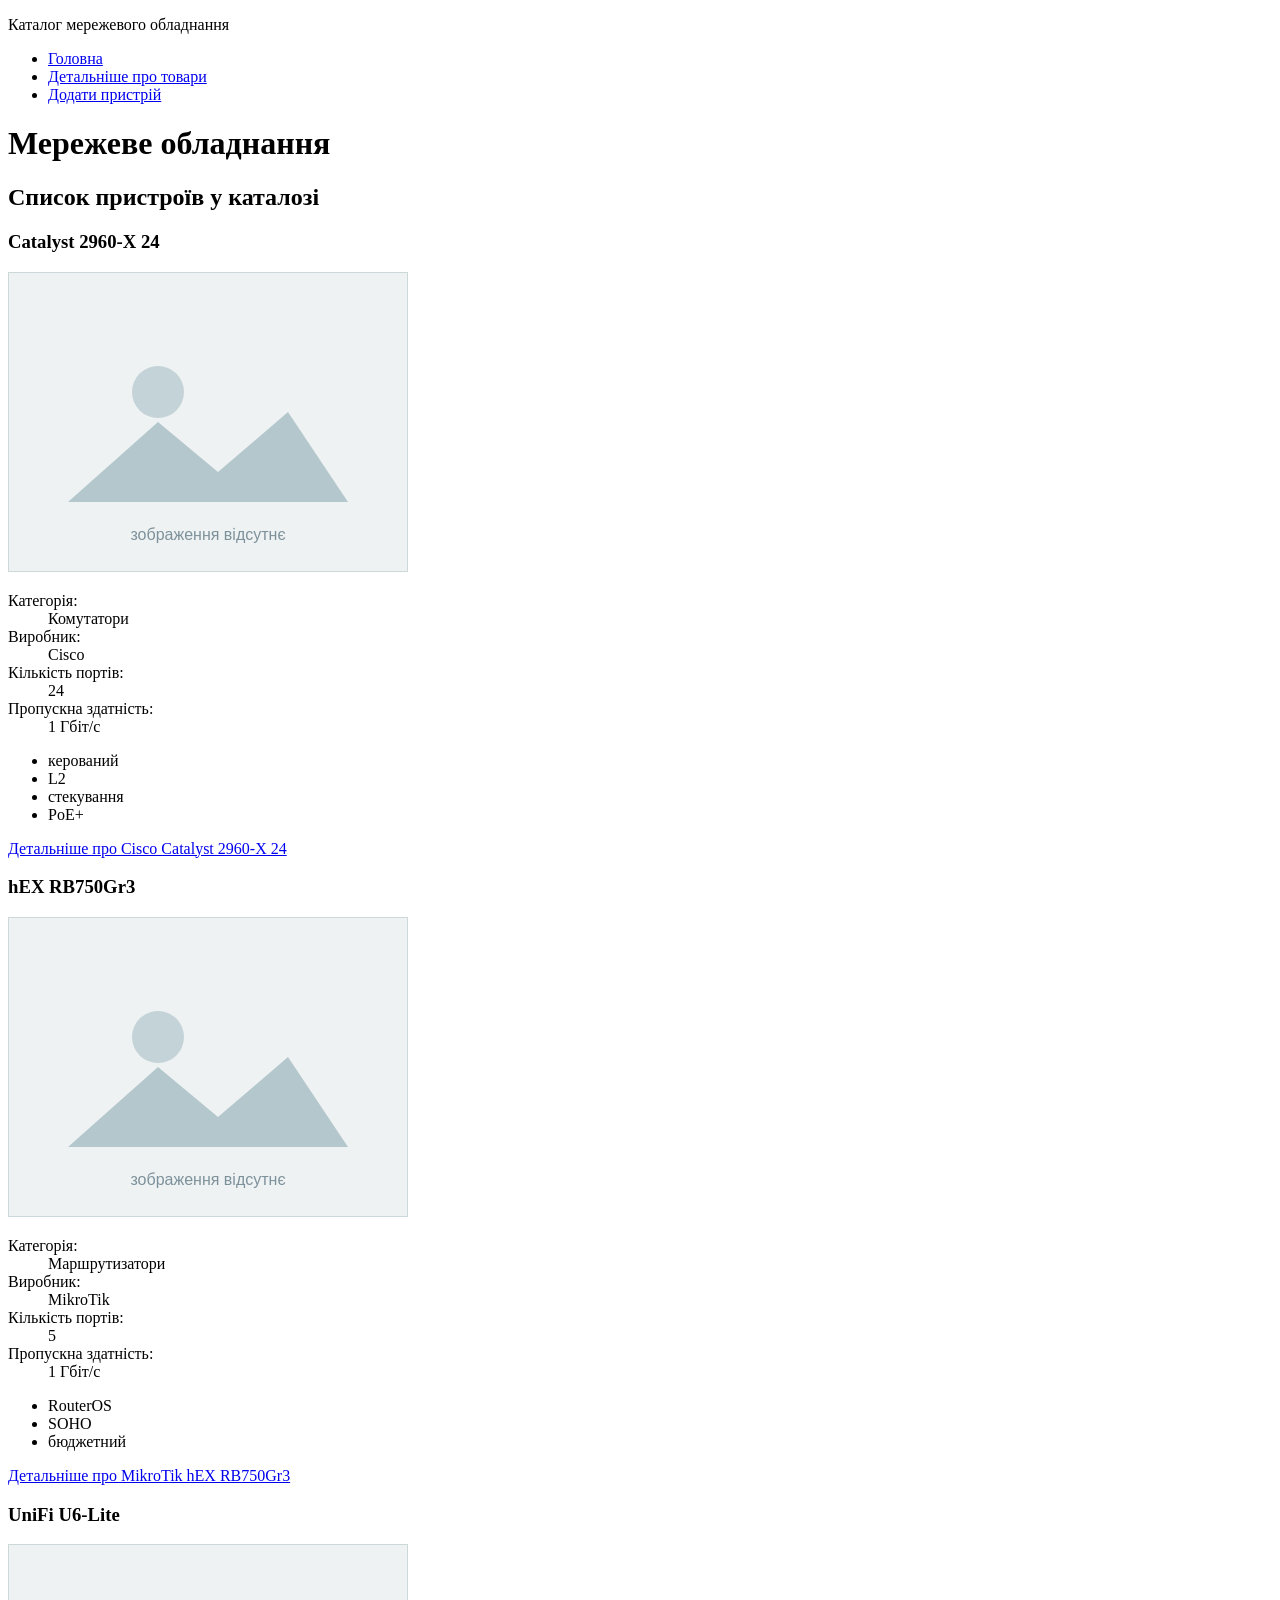
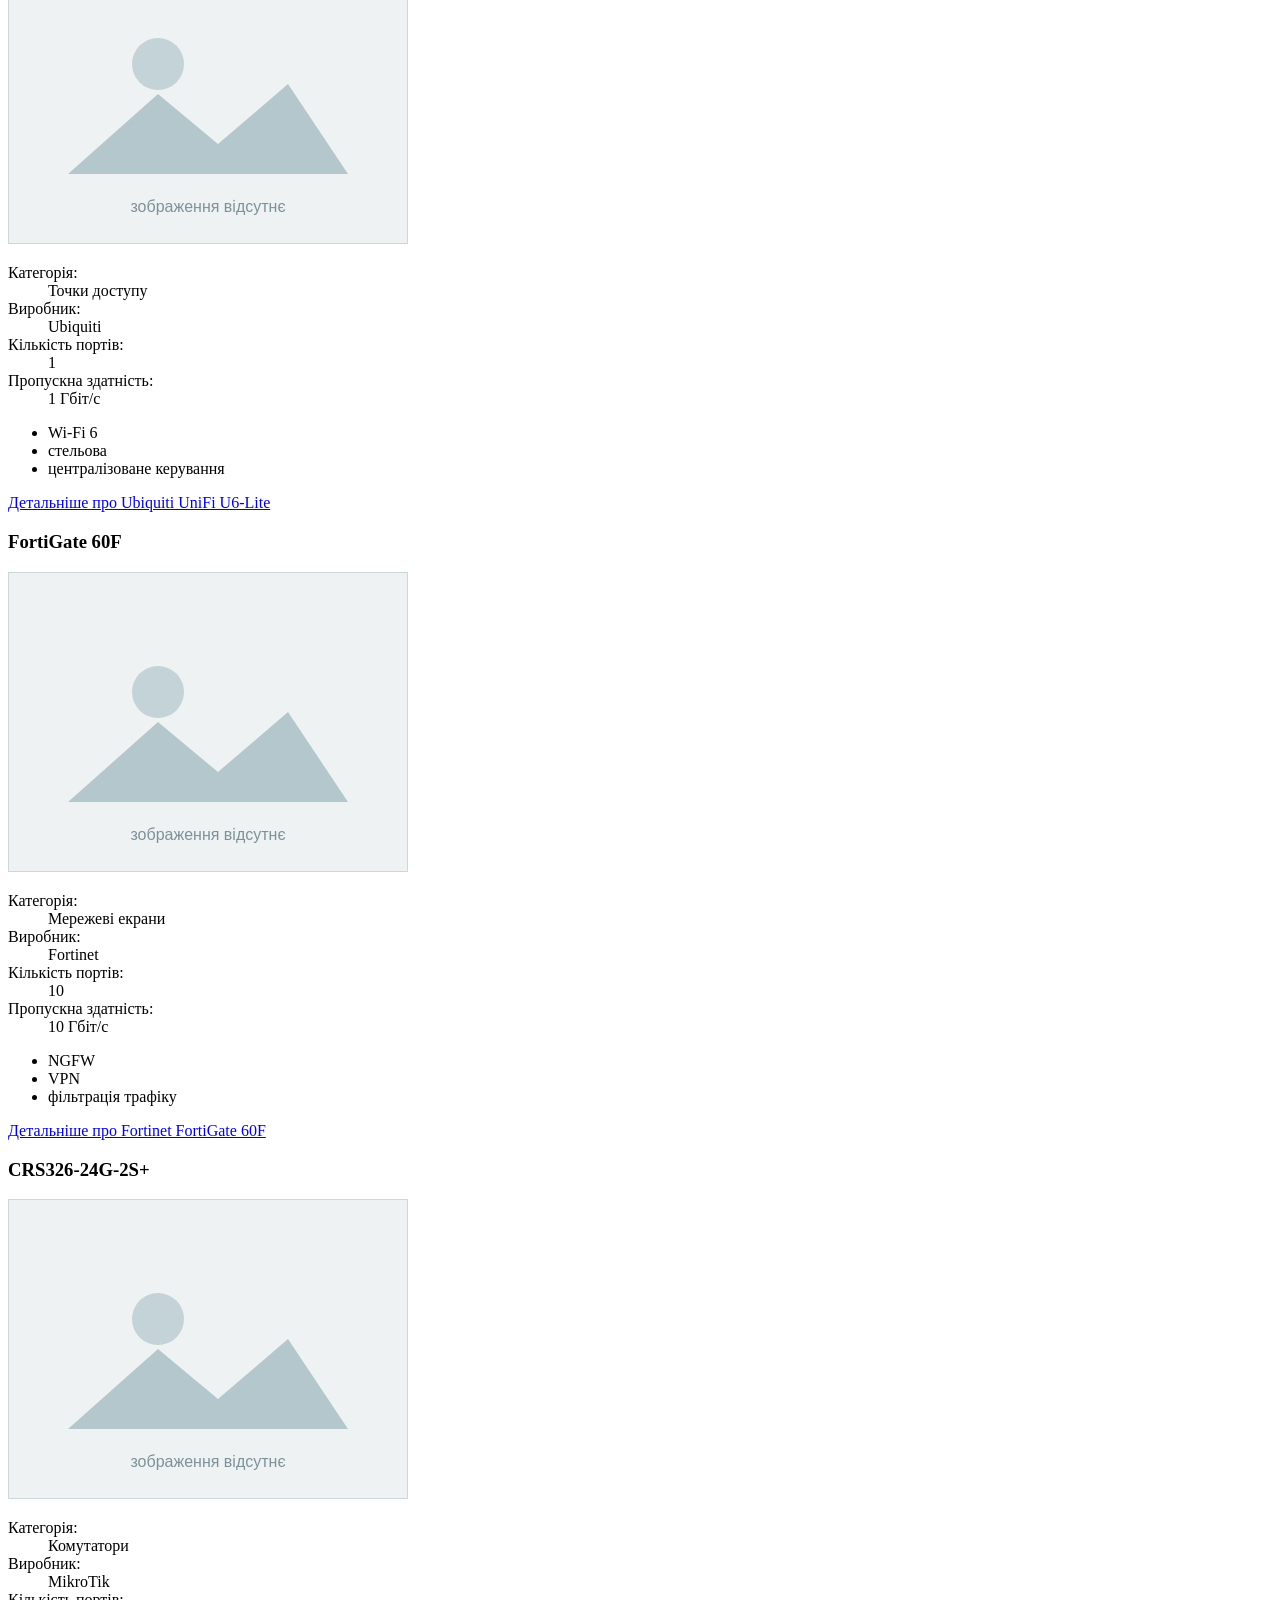
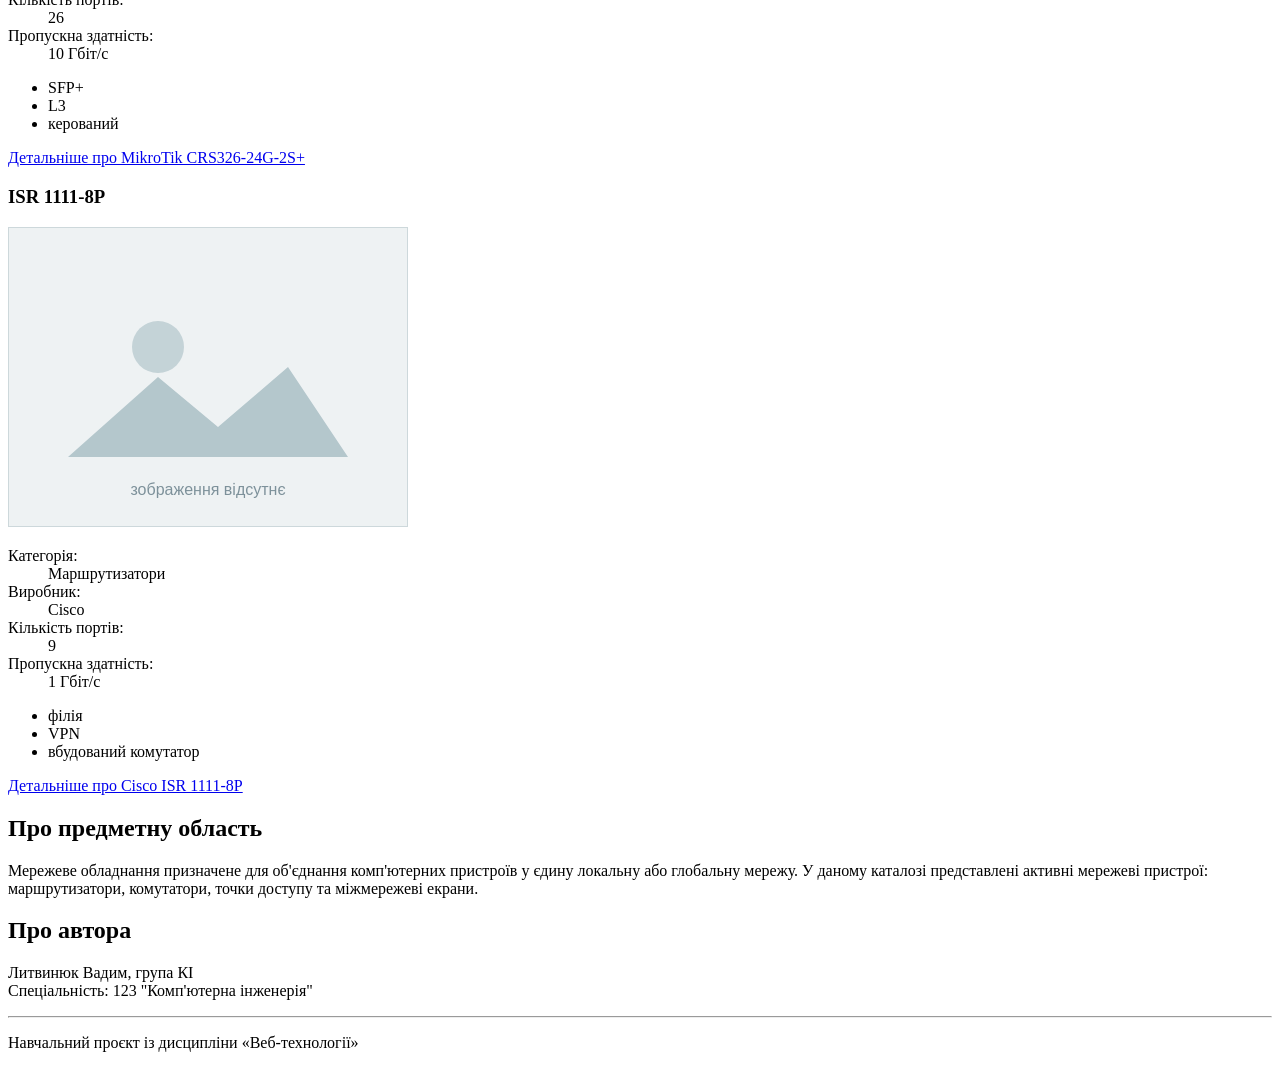
==== index.html @ 639ee119 "Додав структуру головної сторінки index.html" ====
<!DOCTYPE html>
<html lang="uk">
<head>
  <meta charset="utf-8">
  <meta name="viewport" content="width=device-width, initial-scale=1">
  <title>Каталог мережевого обладнання - Головна</title>
  <meta name="description" content="Навчальний проєкт із дисципліни «Веб-технології»">
</head>
<body>

  <header>
    <p>Каталог мережевого обладнання</p>
    <nav aria-label="Головне меню">
      <ul>
        <li><a href="index.html">Головна</a></li>
        <li><a href="item.html">Детальніше про товари</a></li>
        <li><a href="add.html">Додати пристрій</a></li>
      </ul>
    </nav>
  </header>

  <main>
    <h1>Мережеве обладнання</h1>

    <section>
      <h2>Список пристроїв у каталозі</h2>

      <!-- Картка 1 -->
      <article>
        <h3>Catalyst 2960-X 24</h3>
        <img src="img/placeholder.svg" alt="Зображення пристрою Cisco Catalyst 2960-X 24">
        <dl>
          <dt>Категорія:</dt>
          <dd>Комутатори</dd>
          <dt>Виробник:</dt>
          <dd>Cisco</dd>
          <dt>Кількість портів:</dt>
          <dd>24</dd>
          <dt>Пропускна здатність:</dt>
          <dd>1 Гбіт/с</dd>
        </dl>
        <ul>
          <li>керований</li>
          <li>L2</li>
          <li>стекування</li>
          <li>PoE+</li>
        </ul>
        <p><a href="item.html">Детальніше про Cisco Catalyst 2960-X 24</a></p>
      </article>

      <!-- Картка 2 -->
      <article>
        <h3>hEX RB750Gr3</h3>
        <img src="img/placeholder.svg" alt="Зображення пристрою MikroTik hEX RB750Gr3">
        <dl>
          <dt>Категорія:</dt>
          <dd>Маршрутизатори</dd>
          <dt>Виробник:</dt>
          <dd>MikroTik</dd>
          <dt>Кількість портів:</dt>
          <dd>5</dd>
          <dt>Пропускна здатність:</dt>
          <dd>1 Гбіт/с</dd>
        </dl>
        <ul>
          <li>RouterOS</li>
          <li>SOHO</li>
          <li>бюджетний</li>
        </ul>
        <p><a href="item.html">Детальніше про MikroTik hEX RB750Gr3</a></p>
      </article>

      <!-- Картка 3 -->
      <article>
        <h3>UniFi U6-Lite</h3>
        <img src="img/placeholder.svg" alt="Зображення пристрою Ubiquiti UniFi U6-Lite">
        <dl>
          <dt>Категорія:</dt>
          <dd>Точки доступу</dd>
          <dt>Виробник:</dt>
          <dd>Ubiquiti</dd>
          <dt>Кількість портів:</dt>
          <dd>1</dd>
          <dt>Пропускна здатність:</dt>
          <dd>1 Гбіт/с</dd>
        </dl>
        <ul>
          <li>Wi-Fi 6</li>
          <li>стельова</li>
          <li>централізоване керування</li>
        </ul>
        <p><a href="item.html">Детальніше про Ubiquiti UniFi U6-Lite</a></p>
      </article>

      <!-- Картка 4 -->
      <article>
        <h3>FortiGate 60F</h3>
        <img src="img/placeholder.svg" alt="Зображення пристрою Fortinet FortiGate 60F">
        <dl>
          <dt>Категорія:</dt>
          <dd>Мережеві екрани</dd>
          <dt>Виробник:</dt>
          <dd>Fortinet</dd>
          <dt>Кількість портів:</dt>
          <dd>10</dd>
          <dt>Пропускна здатність:</dt>
          <dd>10 Гбіт/с</dd>
        </dl>
        <ul>
          <li>NGFW</li>
          <li>VPN</li>
          <li>фільтрація трафіку</li>
        </ul>
        <p><a href="item.html">Детальніше про Fortinet FortiGate 60F</a></p>
      </article>

      <!-- Картка 5 -->
      <article>
        <h3>CRS326-24G-2S+</h3>
        <img src="img/placeholder.svg" alt="Зображення пристрою MikroTik CRS326-24G-2S+">
        <dl>
          <dt>Категорія:</dt>
          <dd>Комутатори</dd>
          <dt>Виробник:</dt>
          <dd>MikroTik</dd>
          <dt>Кількість портів:</dt>
          <dd>26</dd>
          <dt>Пропускна здатність:</dt>
          <dd>10 Гбіт/с</dd>
        </dl>
        <ul>
          <li>SFP+</li>
          <li>L3</li>
          <li>керований</li>
        </ul>
        <p><a href="item.html">Детальніше про MikroTik CRS326-24G-2S+</a></p>
      </article>

      <!-- Картка 6 -->
      <article>
        <h3>ISR 1111-8P</h3>
        <img src="img/placeholder.svg" alt="Зображення пристрою Cisco ISR 1111-8P">
        <dl>
          <dt>Категорія:</dt>
          <dd>Маршрутизатори</dd>
          <dt>Виробник:</dt>
          <dd>Cisco</dd>
          <dt>Кількість портів:</dt>
          <dd>9</dd>
          <dt>Пропускна здатність:</dt>
          <dd>1 Гбіт/с</dd>
        </dl>
        <ul>
          <li>філія</li>
          <li>VPN</li>
          <li>вбудований комутатор</li>
        </ul>
        <p><a href="item.html">Детальніше про Cisco ISR 1111-8P</a></p>
      </article>
    </section>

    <aside>
      <h2>Про предметну область</h2>
      <p>Мережеве обладнання призначене для об'єднання комп'ютерних пристроїв у єдину локальну або глобальну мережу. У даному каталозі представлені активні мережеві пристрої: маршрутизатори, комутатори, точки доступу та міжмережеві екрани.</p>
    </aside>
  </main>

  <footer>
    <h2>Про автора</h2>
    <p>Литвинюк Вадим, група КІ<br>
    Спеціальність: 123 "Комп'ютерна інженерія"</p>
    <hr>
    <p>Навчальний проєкт із дисципліни «Веб-технології»</p>
  </footer>
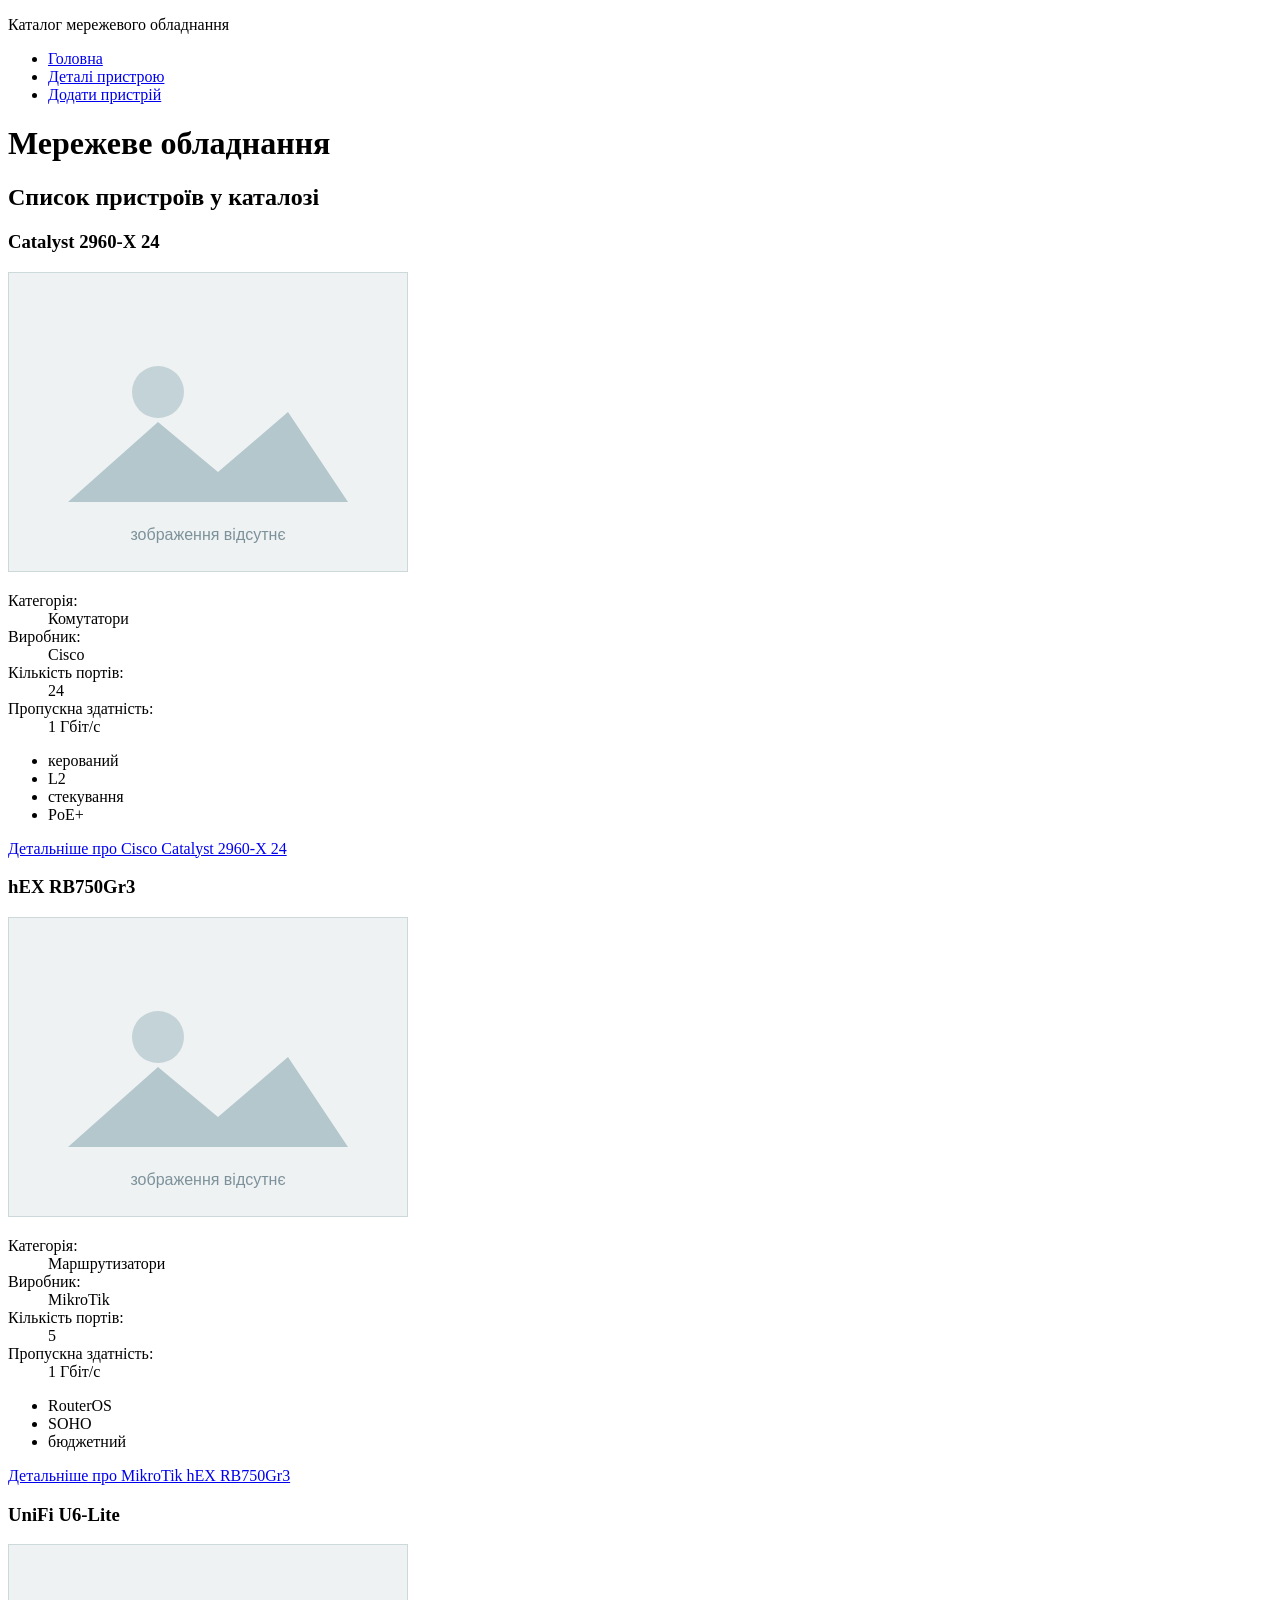
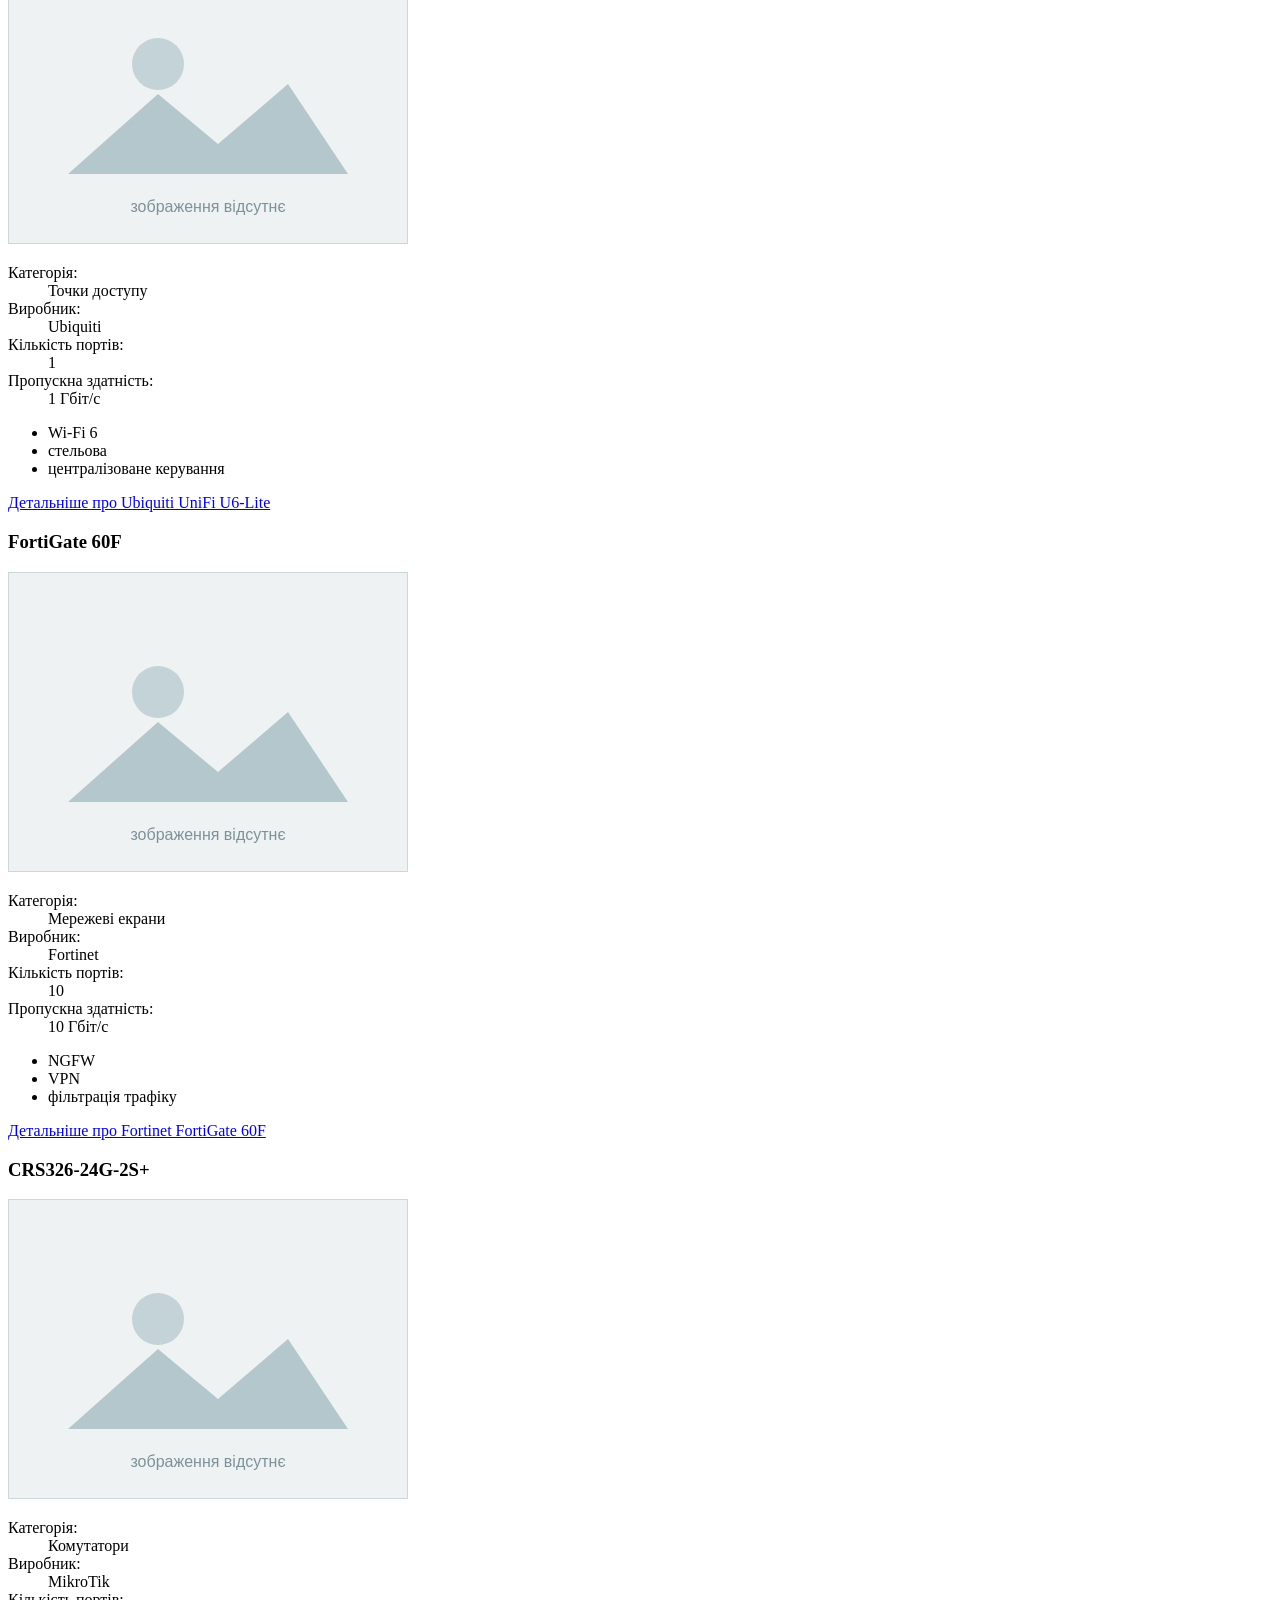
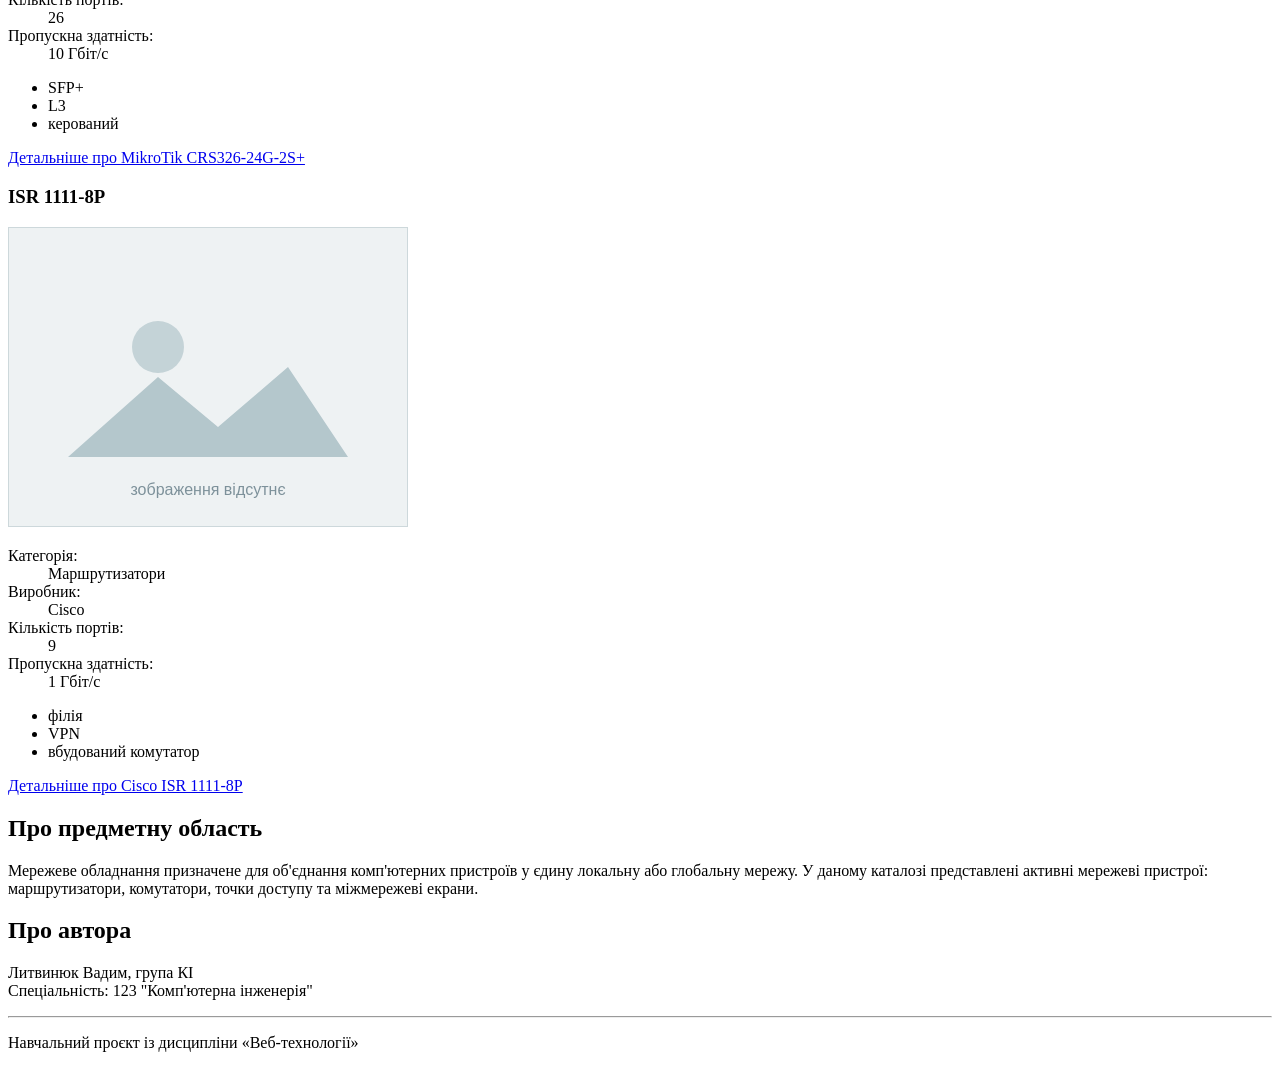
==== commit dec0dcde: "Створив сторінку деталей" ====
--- a/index.html
+++ b/index.html
@@ -13,7 +13,7 @@
     <nav aria-label="Головне меню">
       <ul>
         <li><a href="index.html">Головна</a></li>
-        <li><a href="item.html">Детальніше про товари</a></li>
+        <li><a href="item.html">Деталі пристрою</a></li>
         <li><a href="add.html">Додати пристрій</a></li>
       </ul>
     </nav>
@@ -171,4 +171,7 @@
     Спеціальність: 123 "Комп'ютерна інженерія"</p>
     <hr>
     <p>Навчальний проєкт із дисципліни «Веб-технології»</p>
-  </footer>+  </footer>
+
+</body>
+</html>
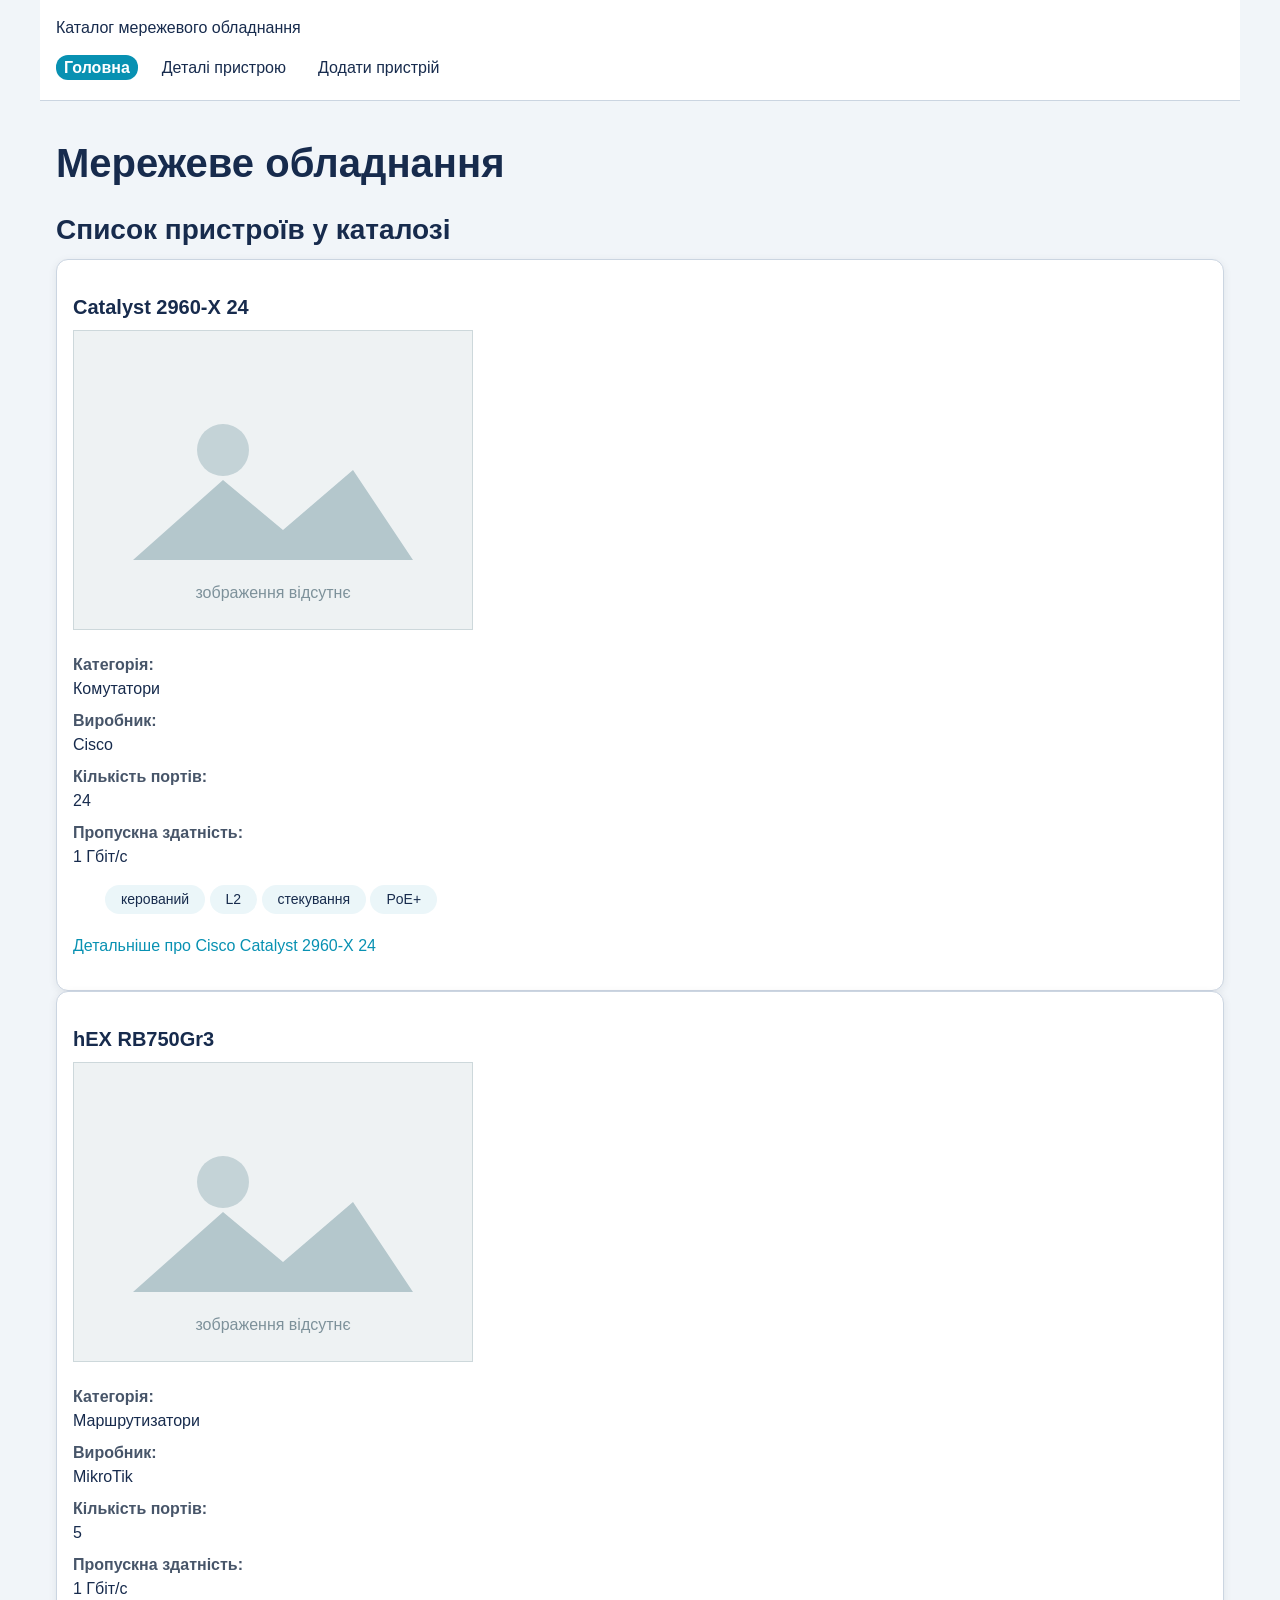
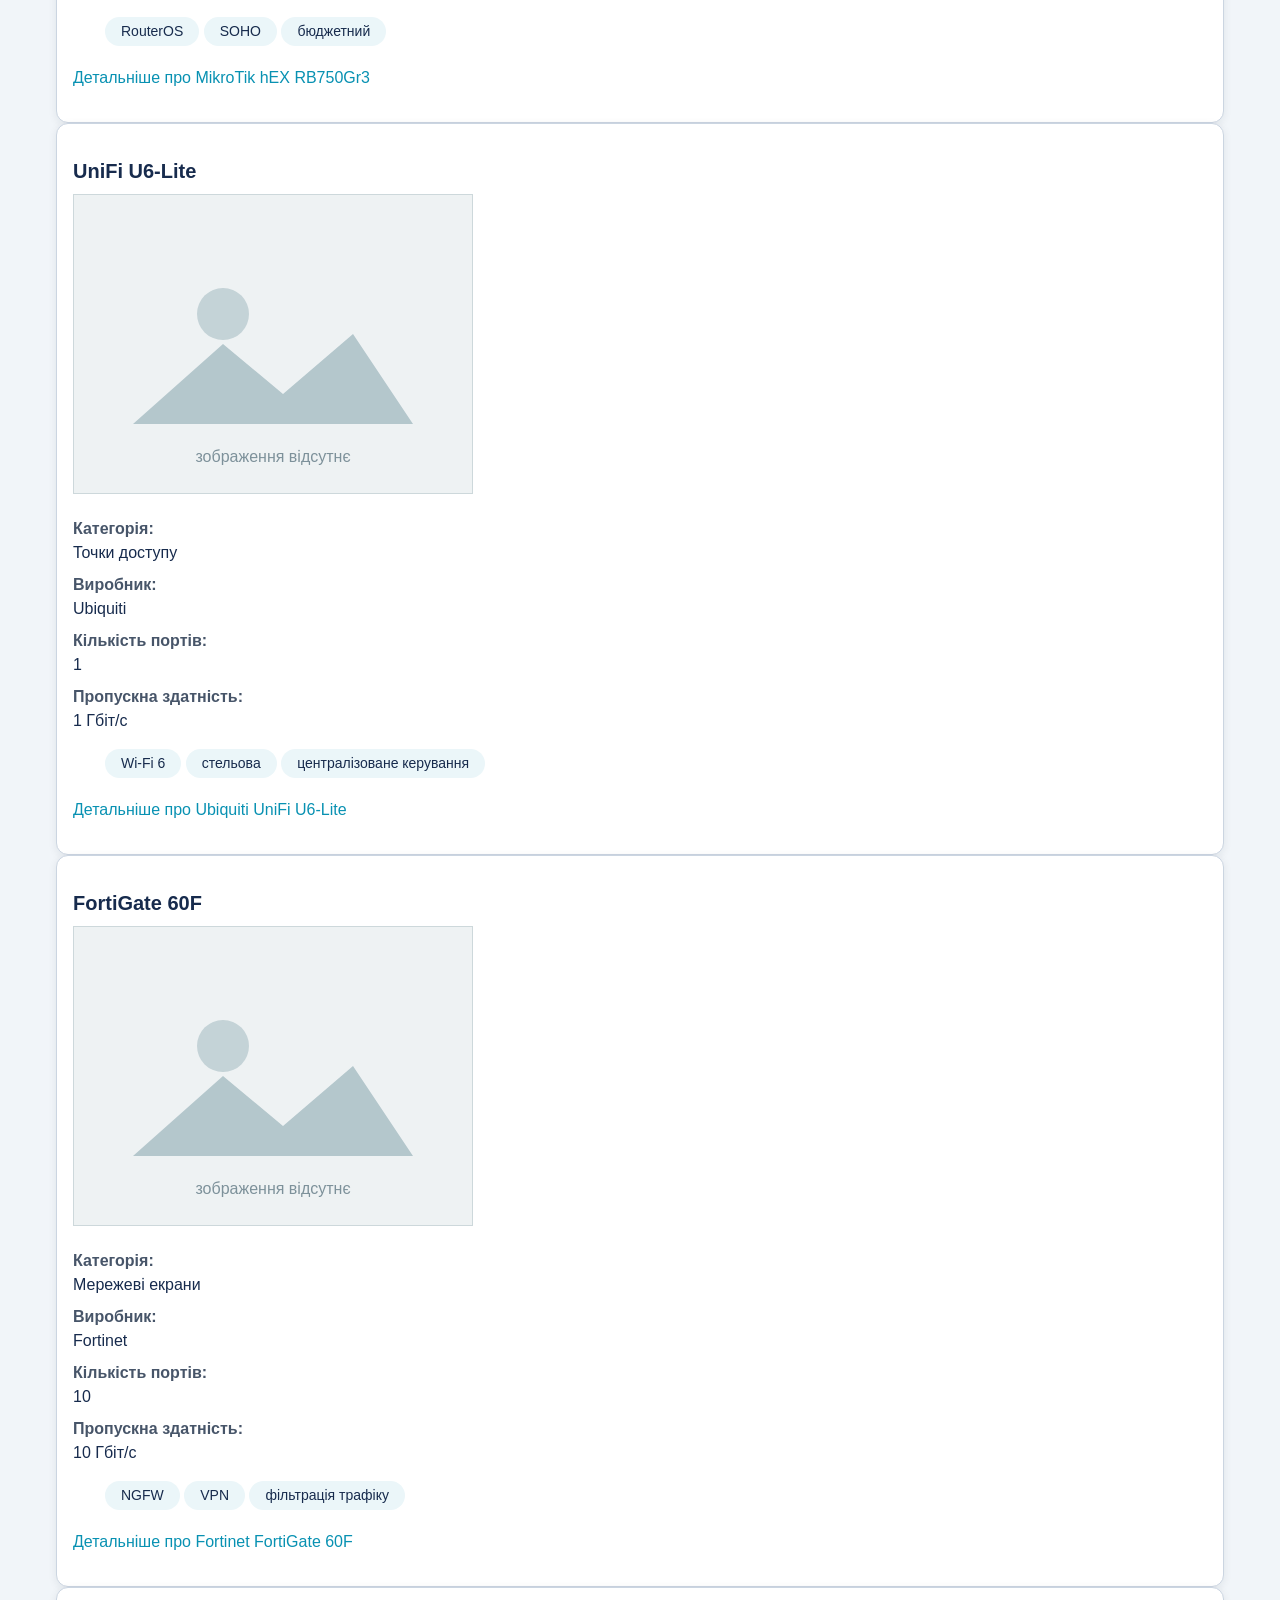
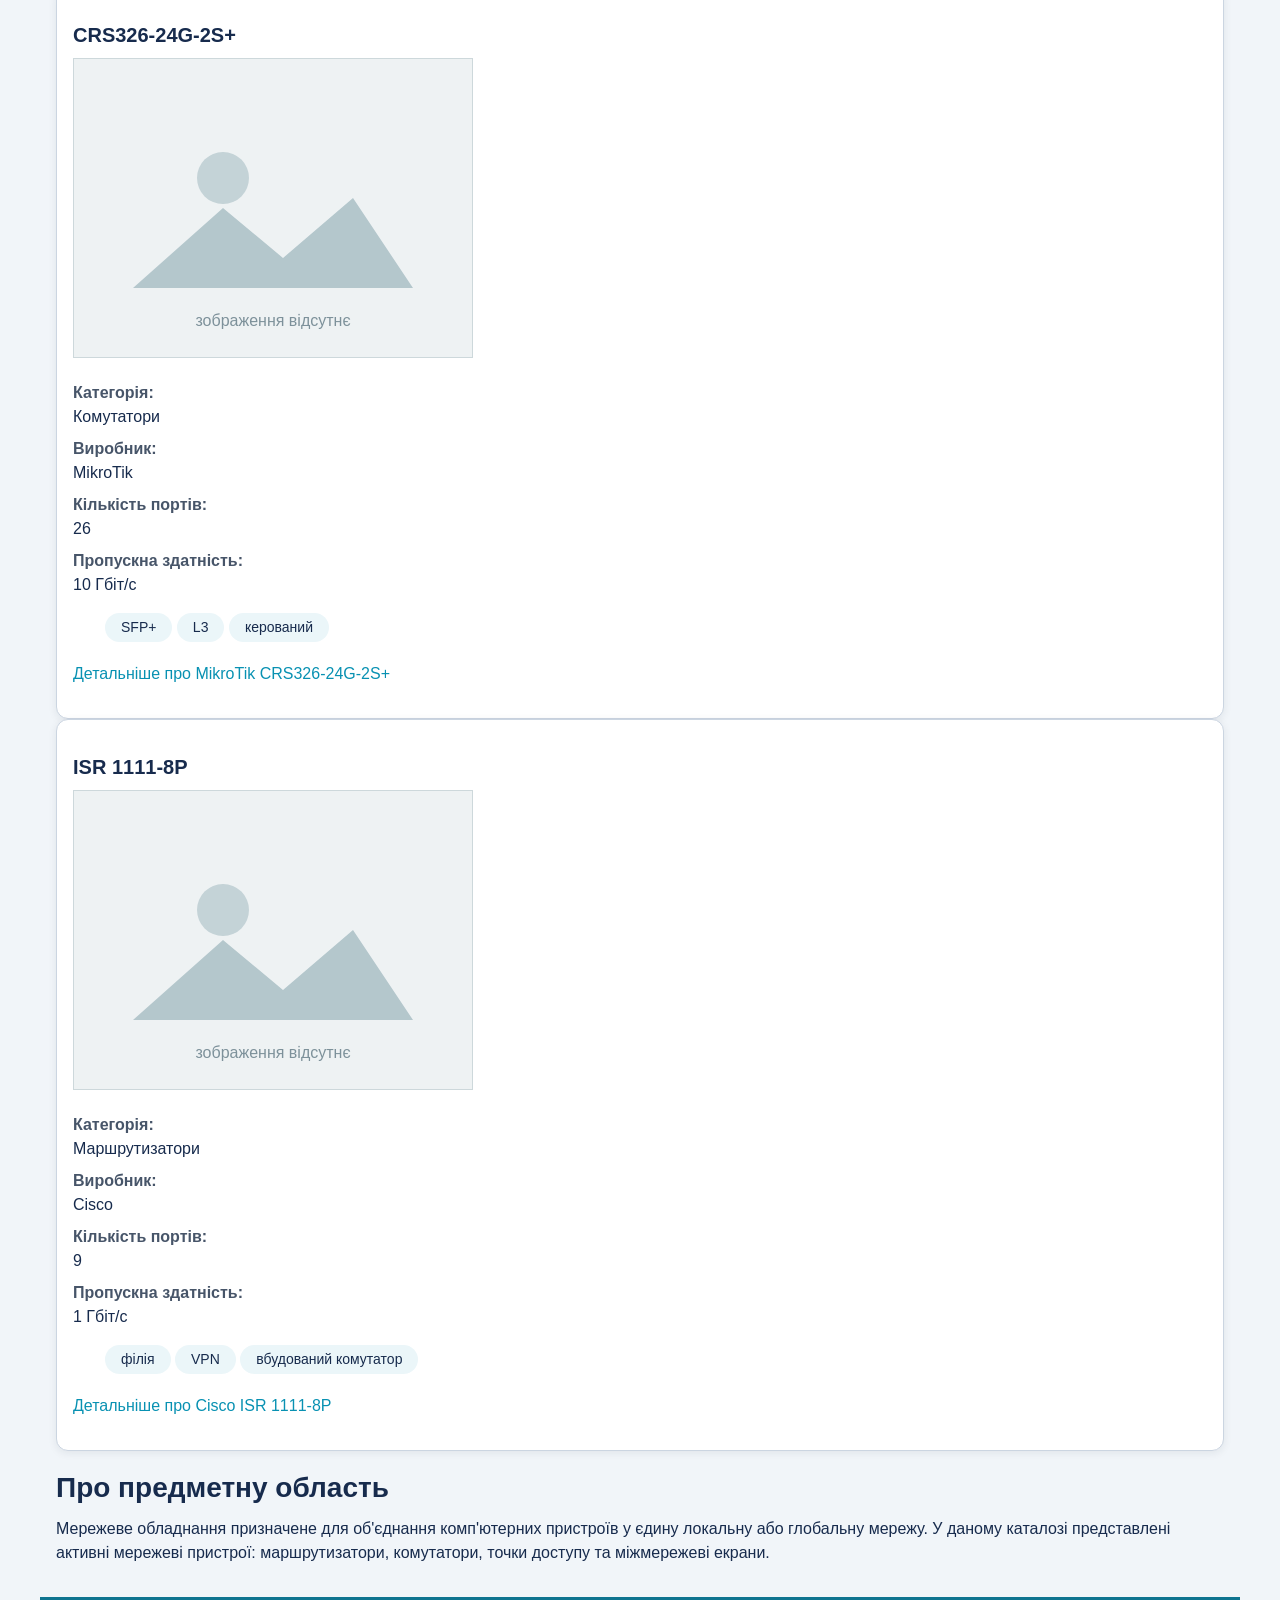
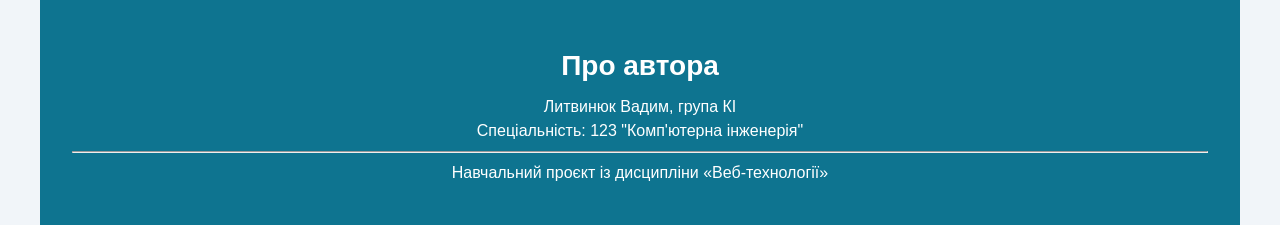
==== commit 311aa37d: "Оновив файл стилів та підключив його до сторінок" ====
--- a/index.html
+++ b/index.html
@@ -5,31 +5,33 @@
   <meta name="viewport" content="width=device-width, initial-scale=1">
   <title>Каталог мережевого обладнання - Головна</title>
   <meta name="description" content="Навчальний проєкт із дисципліни «Веб-технології»">
+  <link rel="stylesheet" href="css/style.css">
 </head>
 <body>
 
-  <header>
+  <header class="site-header container">
     <p>Каталог мережевого обладнання</p>
+    <!-- aria-label додано за рекомендацією ChatGPT для покращення доступності -->
     <nav aria-label="Головне меню">
       <ul>
-        <li><a href="index.html">Головна</a></li>
+        <li><a href="index.html" class="active">Головна</a></li>
         <li><a href="item.html">Деталі пристрою</a></li>
         <li><a href="add.html">Додати пристрій</a></li>
       </ul>
     </nav>
   </header>
 
-  <main>
+  <main class="container">
     <h1>Мережеве обладнання</h1>
 
     <section>
       <h2>Список пристроїв у каталозі</h2>
 
       <!-- Картка 1 -->
-      <article>
+      <article class="card">
         <h3>Catalyst 2960-X 24</h3>
         <img src="img/placeholder.svg" alt="Зображення пристрою Cisco Catalyst 2960-X 24">
-        <dl>
+        <dl class="list">
           <dt>Категорія:</dt>
           <dd>Комутатори</dd>
           <dt>Виробник:</dt>
@@ -40,19 +42,19 @@
           <dd>1 Гбіт/с</dd>
         </dl>
         <ul>
-          <li>керований</li>
-          <li>L2</li>
-          <li>стекування</li>
-          <li>PoE+</li>
+          <li class="tag">керований</li>
+          <li class="tag">L2</li>
+          <li class="tag">стекування</li>
+          <li class="tag">PoE+</li>
         </ul>
         <p><a href="item.html">Детальніше про Cisco Catalyst 2960-X 24</a></p>
       </article>
 
       <!-- Картка 2 -->
-      <article>
+      <article class="card">
         <h3>hEX RB750Gr3</h3>
         <img src="img/placeholder.svg" alt="Зображення пристрою MikroTik hEX RB750Gr3">
-        <dl>
+        <dl class="list">
           <dt>Категорія:</dt>
           <dd>Маршрутизатори</dd>
           <dt>Виробник:</dt>
@@ -63,18 +65,18 @@
           <dd>1 Гбіт/с</dd>
         </dl>
         <ul>
-          <li>RouterOS</li>
-          <li>SOHO</li>
-          <li>бюджетний</li>
+          <li class="tag">RouterOS</li>
+          <li class="tag">SOHO</li>
+          <li class="tag">бюджетний</li>
         </ul>
         <p><a href="item.html">Детальніше про MikroTik hEX RB750Gr3</a></p>
       </article>
 
       <!-- Картка 3 -->
-      <article>
+      <article class="card">
         <h3>UniFi U6-Lite</h3>
         <img src="img/placeholder.svg" alt="Зображення пристрою Ubiquiti UniFi U6-Lite">
-        <dl>
+        <dl class="list">
           <dt>Категорія:</dt>
           <dd>Точки доступу</dd>
           <dt>Виробник:</dt>
@@ -85,18 +87,18 @@
           <dd>1 Гбіт/с</dd>
         </dl>
         <ul>
-          <li>Wi-Fi 6</li>
-          <li>стельова</li>
-          <li>централізоване керування</li>
+          <li class="tag">Wi-Fi 6</li>
+          <li class="tag">стельова</li>
+          <li class="tag">централізоване керування</li>
         </ul>
         <p><a href="item.html">Детальніше про Ubiquiti UniFi U6-Lite</a></p>
       </article>
 
       <!-- Картка 4 -->
-      <article>
+      <article class="card">
         <h3>FortiGate 60F</h3>
         <img src="img/placeholder.svg" alt="Зображення пристрою Fortinet FortiGate 60F">
-        <dl>
+        <dl class="list">
           <dt>Категорія:</dt>
           <dd>Мережеві екрани</dd>
           <dt>Виробник:</dt>
@@ -107,18 +109,18 @@
           <dd>10 Гбіт/с</dd>
         </dl>
         <ul>
-          <li>NGFW</li>
-          <li>VPN</li>
-          <li>фільтрація трафіку</li>
+          <li class="tag">NGFW</li>
+          <li class="tag">VPN</li>
+          <li class="tag">фільтрація трафіку</li>
         </ul>
         <p><a href="item.html">Детальніше про Fortinet FortiGate 60F</a></p>
       </article>
 
       <!-- Картка 5 -->
-      <article>
+      <article class="card">
         <h3>CRS326-24G-2S+</h3>
         <img src="img/placeholder.svg" alt="Зображення пристрою MikroTik CRS326-24G-2S+">
-        <dl>
+        <dl class="list">
           <dt>Категорія:</dt>
           <dd>Комутатори</dd>
           <dt>Виробник:</dt>
@@ -129,18 +131,18 @@
           <dd>10 Гбіт/с</dd>
         </dl>
         <ul>
-          <li>SFP+</li>
-          <li>L3</li>
-          <li>керований</li>
+          <li class="tag">SFP+</li>
+          <li class="tag">L3</li>
+          <li class="tag">керований</li>
         </ul>
         <p><a href="item.html">Детальніше про MikroTik CRS326-24G-2S+</a></p>
       </article>
 
       <!-- Картка 6 -->
-      <article>
+      <article class="card">
         <h3>ISR 1111-8P</h3>
         <img src="img/placeholder.svg" alt="Зображення пристрою Cisco ISR 1111-8P">
-        <dl>
+        <dl class="list">
           <dt>Категорія:</dt>
           <dd>Маршрутизатори</dd>
           <dt>Виробник:</dt>
@@ -151,9 +153,9 @@
           <dd>1 Гбіт/с</dd>
         </dl>
         <ul>
-          <li>філія</li>
-          <li>VPN</li>
-          <li>вбудований комутатор</li>
+          <li class="tag">філія</li>
+          <li class="tag">VPN</li>
+          <li class="tag">вбудований комутатор</li>
         </ul>
         <p><a href="item.html">Детальніше про Cisco ISR 1111-8P</a></p>
       </article>
@@ -165,7 +167,7 @@
     </aside>
   </main>
 
-  <footer>
+  <footer class="site-footer container">
     <h2>Про автора</h2>
     <p>Литвинюк Вадим, група КІ<br>
     Спеціальність: 123 "Комп'ютерна інженерія"</p>
--- a/css/style.css
+++ b/css/style.css
@@ -0,0 +1,263 @@
+/* ============ 1. Токени ============ */
+:root {
+    /* Кольори */
+    --c-text: #172b4d;
+    --c-text-muted: #475569;
+    --c-accent: #0891b2;
+    --c-accent-dark: #0e7490;
+    --c-bg: #f1f5f9;
+    --c-surface: #ffffff;
+    --c-border: #cbd5e1;
+    
+    /* Відступи */
+    --space-1: 0.25rem;
+    --space-2: 0.5rem;
+    --space-3: 1rem;
+    --space-4: 2rem;
+    
+    /* Радіуси */
+    --radius-card: 0.75rem;
+    --radius-pill: 999rem;
+    
+    /* Тіні */
+    --shadow: 0 0.125rem 0.5rem rgb(24 34 47 / 0.08);
+    --shadow-hover: 0 0.625rem 1.5rem rgb(24 34 47 / 0.14);
+}
+
+/* ============ 2. Скидання ============ */
+*,
+*::before,
+*::after {
+    box-sizing: border-box;
+}
+
+body {
+    margin: 0;
+    padding: 0;
+}
+
+.container {
+    max-width: 1200px;
+    margin: 0 auto;
+    padding: 0 var(--space-3);
+}
+
+/* ============ 3. Базові елементи ============ */
+/* Основні параметри сторінки */
+body {
+    font-family: Arial, sans-serif;
+    font-size: 1rem;
+    line-height: 1.5;
+    color: var(--c-text);
+    background-color: var(--c-bg);
+}
+
+/* Заголовки */
+h1 {
+    font-size: clamp(1.8rem, 4vw, 2.5rem);
+    margin: var(--space-4) 0 var(--space-3);
+}
+
+h2 {
+    font-size: 1.75rem;
+    margin: var(--space-3) 0 var(--space-2);
+}
+
+h3 {
+    font-size: 1.25rem;
+    margin: var(--space-3) 0 var(--space-2);
+}
+
+/* Абзаци та списки */
+p {
+    margin: 0 0 var(--space-3);
+}
+
+ul,
+ol {
+    margin: 0 0 var(--space-3);
+    padding-left: var(--space-4);
+}
+
+li {
+    margin-bottom: var(--space-1);
+}
+
+/* Посилання */
+a {
+    color: var(--c-accent);
+    text-decoration: none;
+    transition: color 0.2s;
+}
+
+a:hover {
+    color: var(--c-accent-dark);
+    text-decoration: underline;
+}
+
+:focus-visible {
+    outline: 0.125rem solid var(--c-accent);
+    outline-offset: 0.125rem;
+}
+
+/* Поля форми */
+input,
+select,
+textarea {
+    padding: var(--space-2);
+    border: 0.0625rem solid var(--c-border);
+    border-radius: var(--radius-card);
+    font-family: inherit;
+    transition: border-color 0.2s, box-shadow 0.2s;
+}
+
+input:focus-visible,
+select:focus-visible,
+textarea:focus-visible {
+    border-color: var(--c-accent);
+    box-shadow: 0 0 0 0.125rem color-mix(in srgb, var(--c-accent) 25%, transparent);
+}
+
+input:invalid,
+select:invalid,
+textarea:invalid {
+    border-color: var(--c-accent-dark);
+}
+
+/* Таблиці */
+table {
+    width: 100%;
+    border-collapse: collapse;
+    margin-bottom: var(--space-3);
+}
+
+th,
+td {
+    border: 0.0625rem solid var(--c-border);
+    padding: var(--space-2);
+    text-align: left;
+}
+
+th {
+    background-color: color-mix(in srgb, var(--c-accent) 10%, var(--c-surface));
+    color: var(--c-text);
+}
+
+/* ============ 4. Компоненти ============ */
+/* Картка запису */
+.card {
+    background-color: var(--c-surface);
+    border: 0.0625rem solid var(--c-border);
+    border-radius: var(--radius-card);
+    padding: var(--space-3);
+    box-shadow: var(--shadow);
+    transition: box-shadow 0.2s, transform 0.2s;
+}
+
+.card:hover {
+    box-shadow: var(--shadow-hover);
+    transform: translateY(-0.1875rem);
+}
+
+/* Шапка з навігацією */
+.site-header {
+    background-color: var(--c-surface);
+    border-bottom: 0.0625rem solid var(--c-border);
+    padding: var(--space-3);
+}
+
+.site-header nav ul {
+    list-style: none;
+    margin: 0;
+    padding: 0;
+    display: flex;
+    flex-wrap: wrap;
+    gap: var(--space-3);
+}
+
+.site-header a {
+    color: var(--c-text);
+    text-decoration: none;
+    padding: var(--space-1) var(--space-2);
+    border-radius: var(--radius-card);
+    transition: color 0.2s, background-color 0.2s;
+}
+
+.site-header a:hover {
+    color: var(--c-accent-dark);
+    background-color: color-mix(in srgb, var(--c-accent) 10%, transparent);
+}
+
+.site-header a.active {
+    background-color: var(--c-accent);
+    color: var(--c-surface);
+    font-weight: 600;
+}
+
+/* Кнопка */
+.button {
+    background-color: var(--c-accent);
+    color: var(--c-surface);
+    border: 0.0625rem solid var(--c-accent);
+    border-radius: var(--radius-card);
+    padding: var(--space-2) var(--space-3);
+    font-family: inherit;
+    font-size: 1rem;
+    cursor: pointer;
+    transition: background-color 0.2s, opacity 0.2s;
+}
+
+.button:hover {
+    background-color: var(--c-accent-dark);
+}
+
+.button:focus-visible {
+    outline: 0.125rem  solid var(--c-accent);
+    outline-offset: 0.1875rem;
+}
+
+.button:disabled {
+    background-color: var(--c-text-muted);
+    border-color: var(--c-text-muted);
+    cursor: not-allowed;
+    opacity: 0.55;
+}
+
+/* Теги / характеристики */
+.tag {
+    display: inline-block;
+    padding: var(--space-1) var(--space-3);
+    border-radius: var(--radius-pill);
+    background-color: color-mix(in srgb, var(--c-accent) 8%, var(--c-surface));
+    color: var(--c-text);
+    font-size: 0.875rem;
+}
+
+.list dt {
+    font-weight: 600;
+    color: var(--c-text-muted);
+}
+
+.list dd {
+    margin-left: 0;
+    margin-bottom: var(--space-2);
+}
+
+/* Підвал */
+.site-footer {
+    background-color: var(--c-accent-dark);
+    color: var(--c-surface);
+    padding: var(--space-4);
+    text-align: center;
+    margin-top: var(--space-4);
+}
+
+.site-footer p {
+    margin-bottom: var(--space-2);
+}
+
+/* ============ 5. Допоміжні класи ============ */
+/* Приглушений текст для дрібних підписів/метаданих */
+.text-muted {
+  color: var(--c-text-muted);
+}
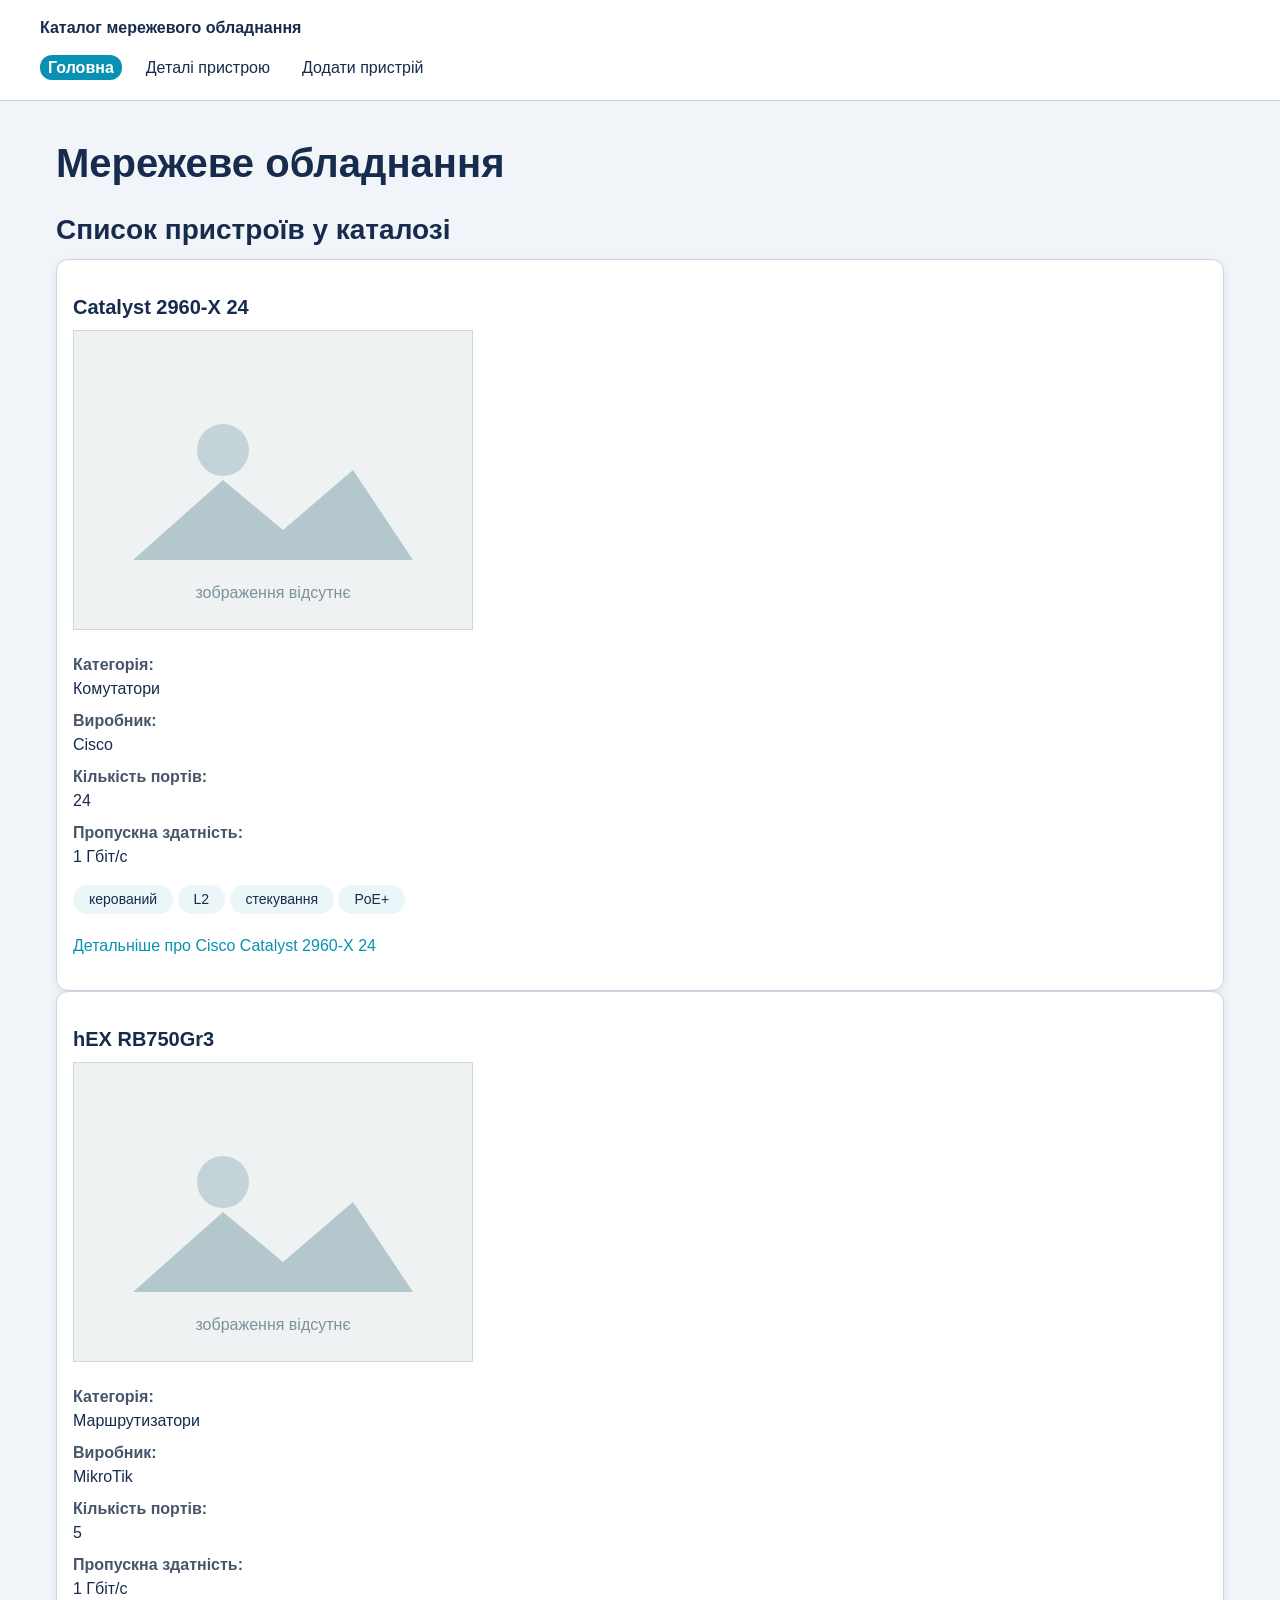
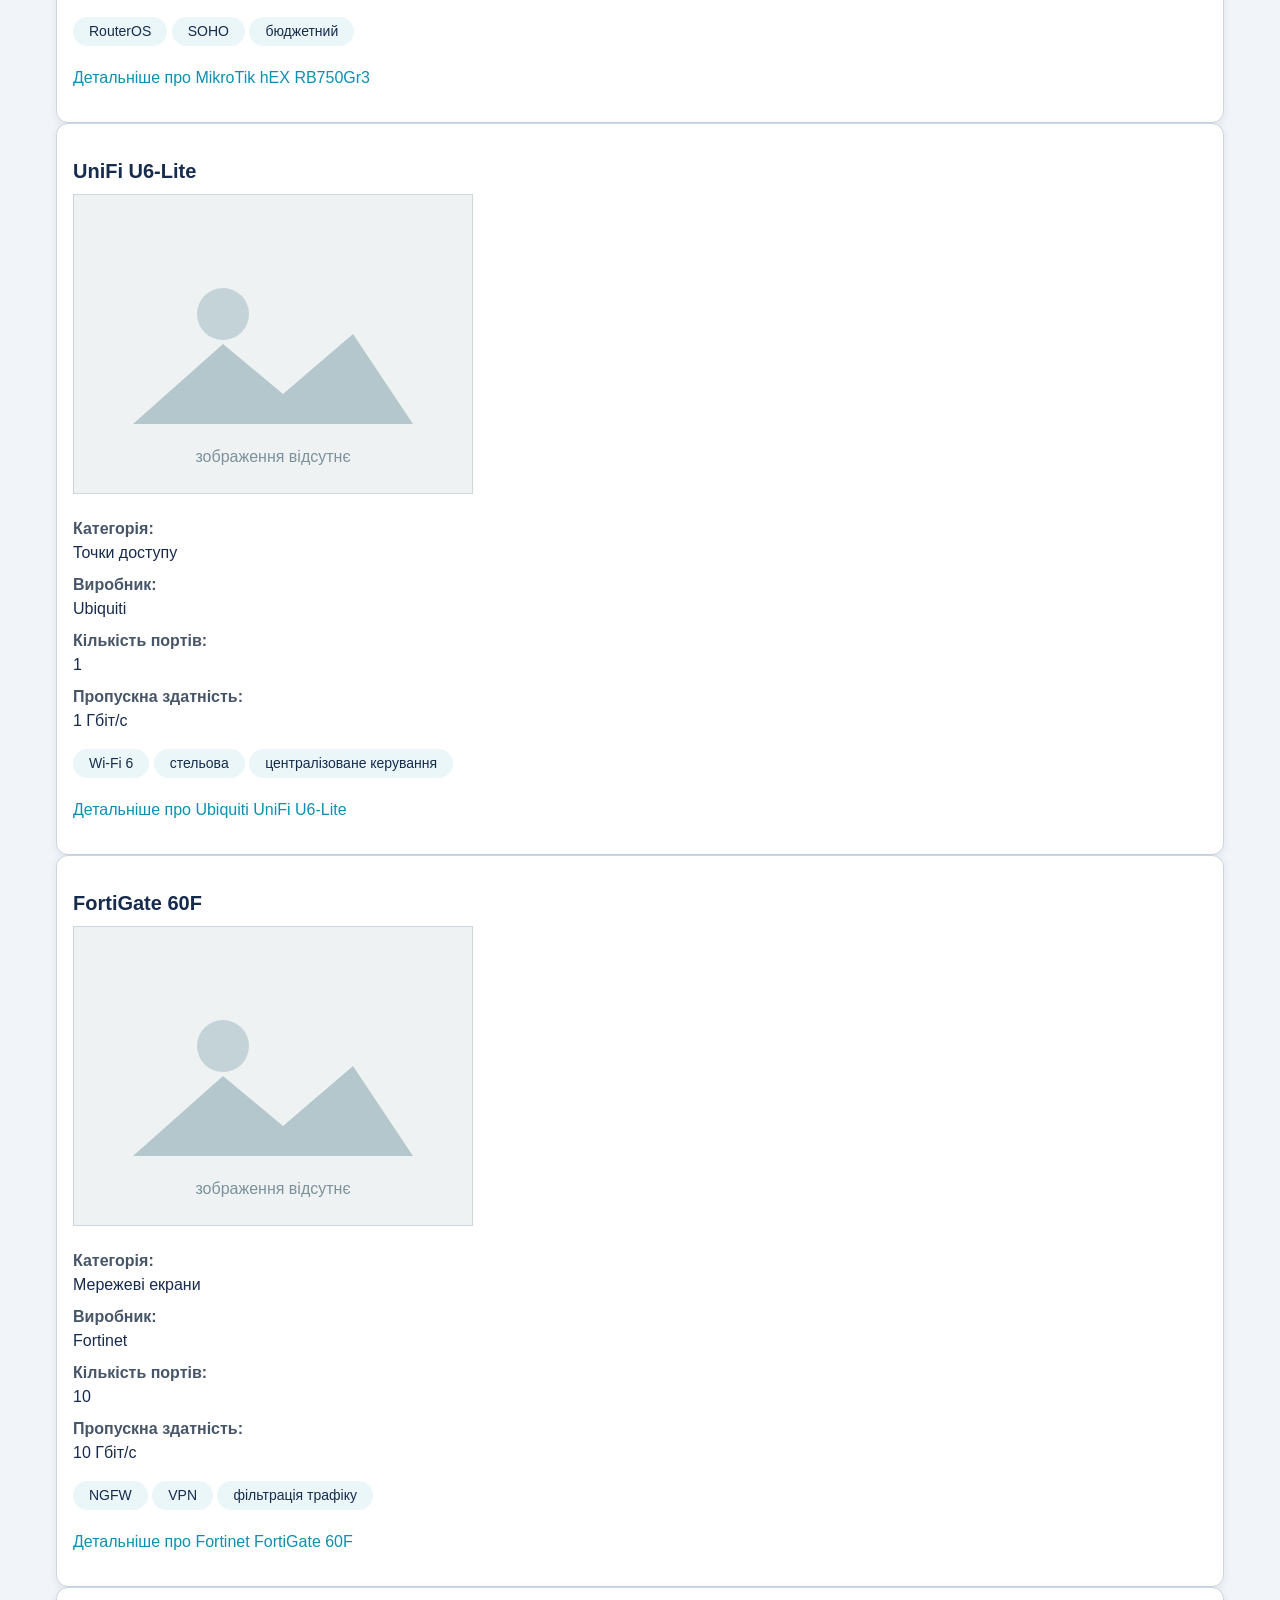
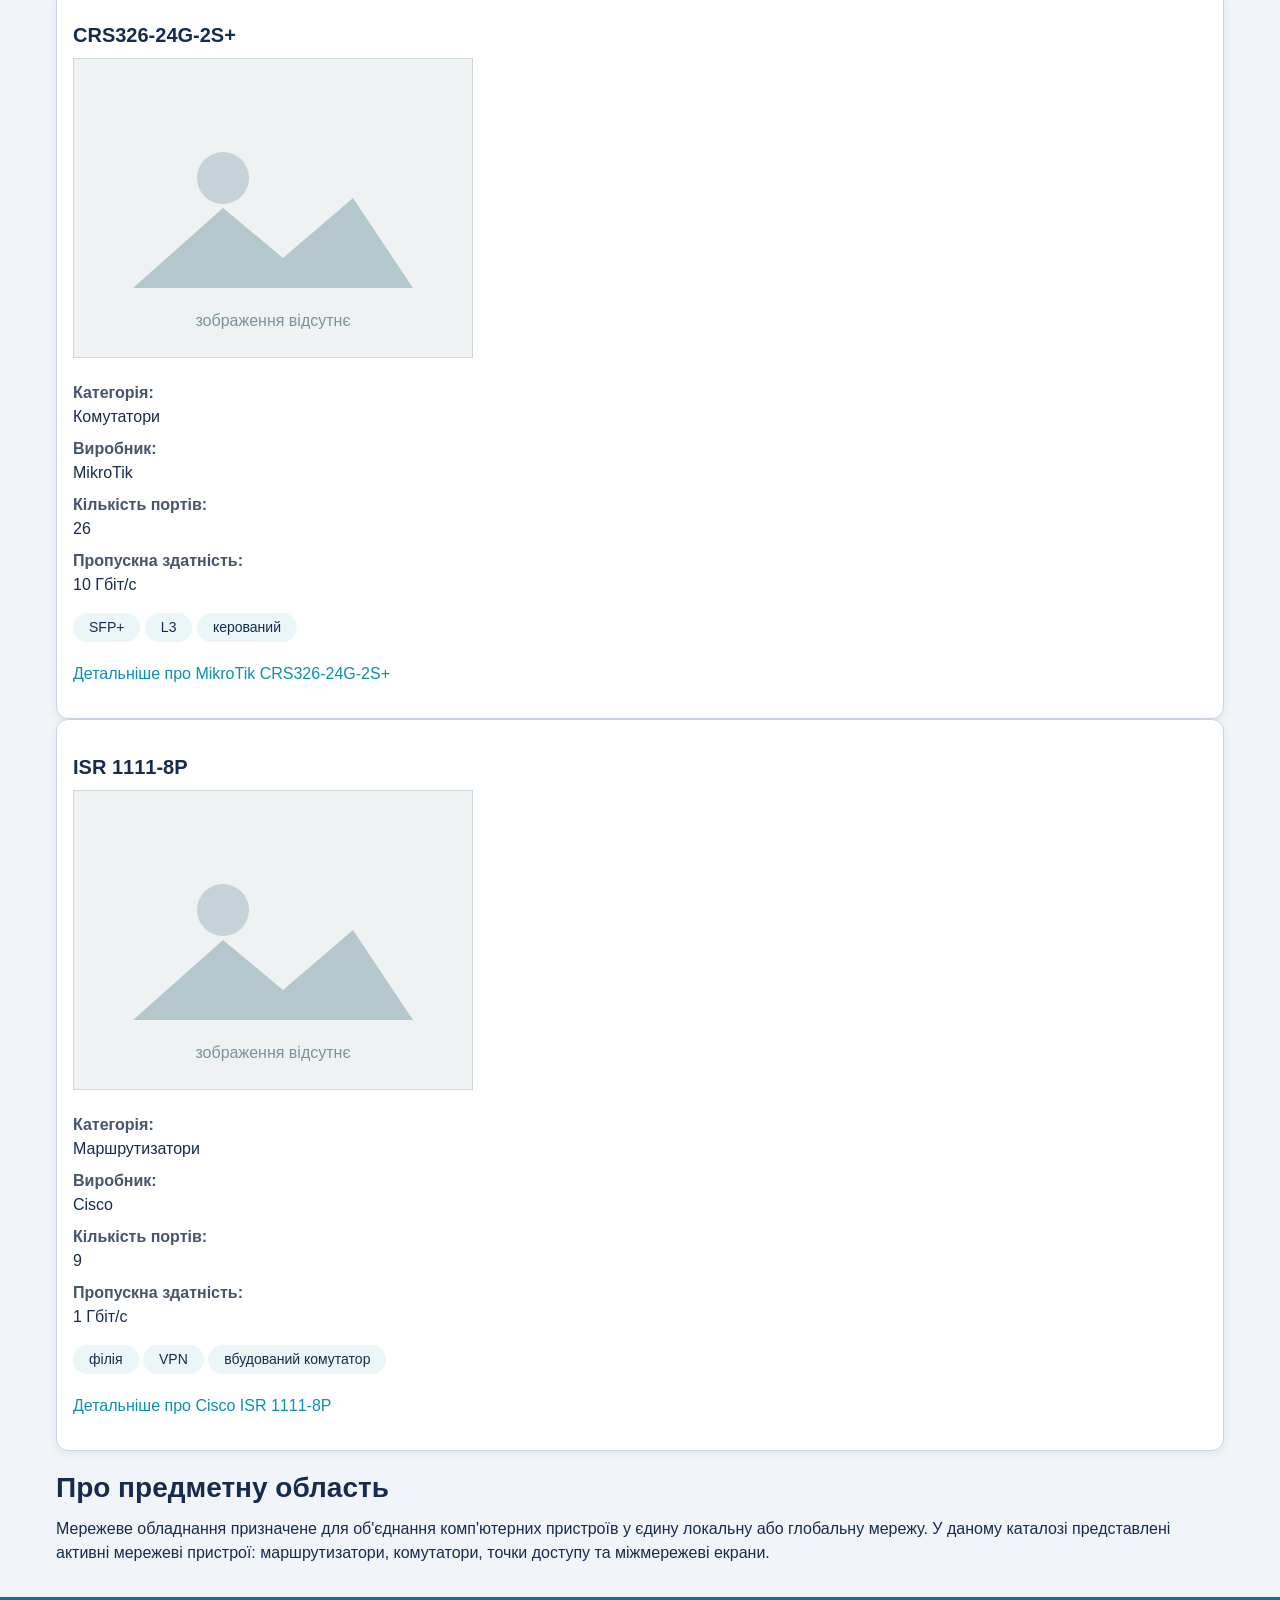
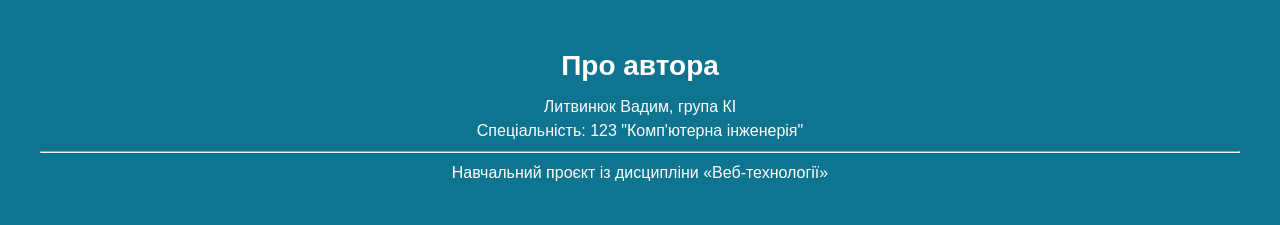
==== commit 028b5ce3: "Оновив файл стилів для вирішення деяких неточностей" ====
--- a/index.html
+++ b/index.html
@@ -9,7 +9,7 @@
 </head>
 <body>
 
-  <header class="site-header container">
+  <header class="site-header">
     <p>Каталог мережевого обладнання</p>
     <!-- aria-label додано за рекомендацією ChatGPT для покращення доступності -->
     <nav aria-label="Головне меню">
@@ -167,7 +167,7 @@
     </aside>
   </main>
 
-  <footer class="site-footer container">
+  <footer class="site-footer">
     <h2>Про автора</h2>
     <p>Литвинюк Вадим, група КІ<br>
     Спеціальність: 123 "Комп'ютерна інженерія"</p>
--- a/css/style.css
+++ b/css/style.css
@@ -10,10 +10,10 @@
     --c-border: #cbd5e1;
     
     /* Відступи */
-    --space-1: 0.25rem;
-    --space-2: 0.5rem;
-    --space-3: 1rem;
-    --space-4: 2rem;
+    --space-mn: 0.25rem;
+    --space-sm: 0.5rem;
+    --space-md: 1rem;
+    --space-lg: 2rem;
     
     /* Радіуси */
     --radius-card: 0.75rem;
@@ -39,7 +39,7 @@
 .container {
     max-width: 1200px;
     margin: 0 auto;
-    padding: 0 var(--space-3);
+    padding: 0 var(--space-md);
 }
 
 /* ============ 3. Базові елементи ============ */
@@ -55,32 +55,32 @@
 /* Заголовки */
 h1 {
     font-size: clamp(1.8rem, 4vw, 2.5rem);
-    margin: var(--space-4) 0 var(--space-3);
+    margin: var(--space-lg) 0 var(--space-md);
 }
 
 h2 {
     font-size: 1.75rem;
-    margin: var(--space-3) 0 var(--space-2);
+    margin: var(--space-md) 0 var(--space-sm);
 }
 
 h3 {
     font-size: 1.25rem;
-    margin: var(--space-3) 0 var(--space-2);
+    margin: var(--space-md) 0 var(--space-sm);
 }
 
 /* Абзаци та списки */
 p {
-    margin: 0 0 var(--space-3);
+    margin: 0 0 var(--space-md);
 }
 
 ul,
 ol {
-    margin: 0 0 var(--space-3);
-    padding-left: var(--space-4);
+    margin: 0 0 var(--space-md);
+    padding-left: var(--space-lg);
 }
 
 li {
-    margin-bottom: var(--space-1);
+    margin-bottom: var(--space-mn);
 }
 
 /* Посилання */
@@ -104,7 +104,7 @@
 input,
 select,
 textarea {
-    padding: var(--space-2);
+    padding: var(--space-sm);
     border: 0.0625rem solid var(--c-border);
     border-radius: var(--radius-card);
     font-family: inherit;
@@ -128,13 +128,20 @@
 table {
     width: 100%;
     border-collapse: collapse;
-    margin-bottom: var(--space-3);
+    margin-bottom: var(--space-md);
+}
+
+caption {
+    font-size: 1.125rem;
+    font-weight: 600;
+    color: var(--c-text);
+    margin-bottom: var(--space-sm);
 }
 
 th,
 td {
     border: 0.0625rem solid var(--c-border);
-    padding: var(--space-2);
+    padding: var(--space-sm);
     text-align: left;
 }
 
@@ -149,7 +156,7 @@
     background-color: var(--c-surface);
     border: 0.0625rem solid var(--c-border);
     border-radius: var(--radius-card);
-    padding: var(--space-3);
+    padding: var(--space-md);
     box-shadow: var(--shadow);
     transition: box-shadow 0.2s, transform 0.2s;
 }
@@ -161,9 +168,20 @@
 
 /* Шапка з навігацією */
 .site-header {
+    width: 100%;
     background-color: var(--c-surface);
     border-bottom: 0.0625rem solid var(--c-border);
-    padding: var(--space-3);
+    padding: var(--space-md);
+}
+
+.site-header > p,
+.site-header > nav {
+    max-width: 75rem;
+    margin-inline: auto;
+}
+
+.site-header > p {
+    font-weight: 700;
 }
 
 .site-header nav ul {
@@ -172,13 +190,13 @@
     padding: 0;
     display: flex;
     flex-wrap: wrap;
-    gap: var(--space-3);
+    gap: var(--space-md);
 }
 
 .site-header a {
     color: var(--c-text);
     text-decoration: none;
-    padding: var(--space-1) var(--space-2);
+    padding: var(--space-mn) var(--space-sm);
     border-radius: var(--radius-card);
     transition: color 0.2s, background-color 0.2s;
 }
@@ -200,7 +218,7 @@
     color: var(--c-surface);
     border: 0.0625rem solid var(--c-accent);
     border-radius: var(--radius-card);
-    padding: var(--space-2) var(--space-3);
+    padding: var(--space-sm) var(--space-md);
     font-family: inherit;
     font-size: 1rem;
     cursor: pointer;
@@ -226,11 +244,18 @@
 /* Теги / характеристики */
 .tag {
     display: inline-block;
-    padding: var(--space-1) var(--space-3);
+    padding: var(--space-mn) var(--space-md);
     border-radius: var(--radius-pill);
     background-color: color-mix(in srgb, var(--c-accent) 8%, var(--c-surface));
     color: var(--c-text);
     font-size: 0.875rem;
+}
+
+.card ul {
+    list-style: none;
+    padding-left: 0;
+    margin-top: var(--space-sm);
+    margin-bottom: var(--space-md);
 }
 
 .list dt {
@@ -240,20 +265,26 @@
 
 .list dd {
     margin-left: 0;
-    margin-bottom: var(--space-2);
+    margin-bottom: var(--space-sm);
 }
 
 /* Підвал */
 .site-footer {
+    width: 100%;
     background-color: var(--c-accent-dark);
     color: var(--c-surface);
-    padding: var(--space-4);
+    padding: var(--space-lg);
     text-align: center;
-    margin-top: var(--space-4);
+    margin-top: var(--space-lg);
+}
+
+.site-footer > * {
+    max-width: 75rem;
+    margin-inline: auto;
 }
 
 .site-footer p {
-    margin-bottom: var(--space-2);
+    margin-bottom: var(--space-sm);
 }
 
 /* ============ 5. Допоміжні класи ============ */
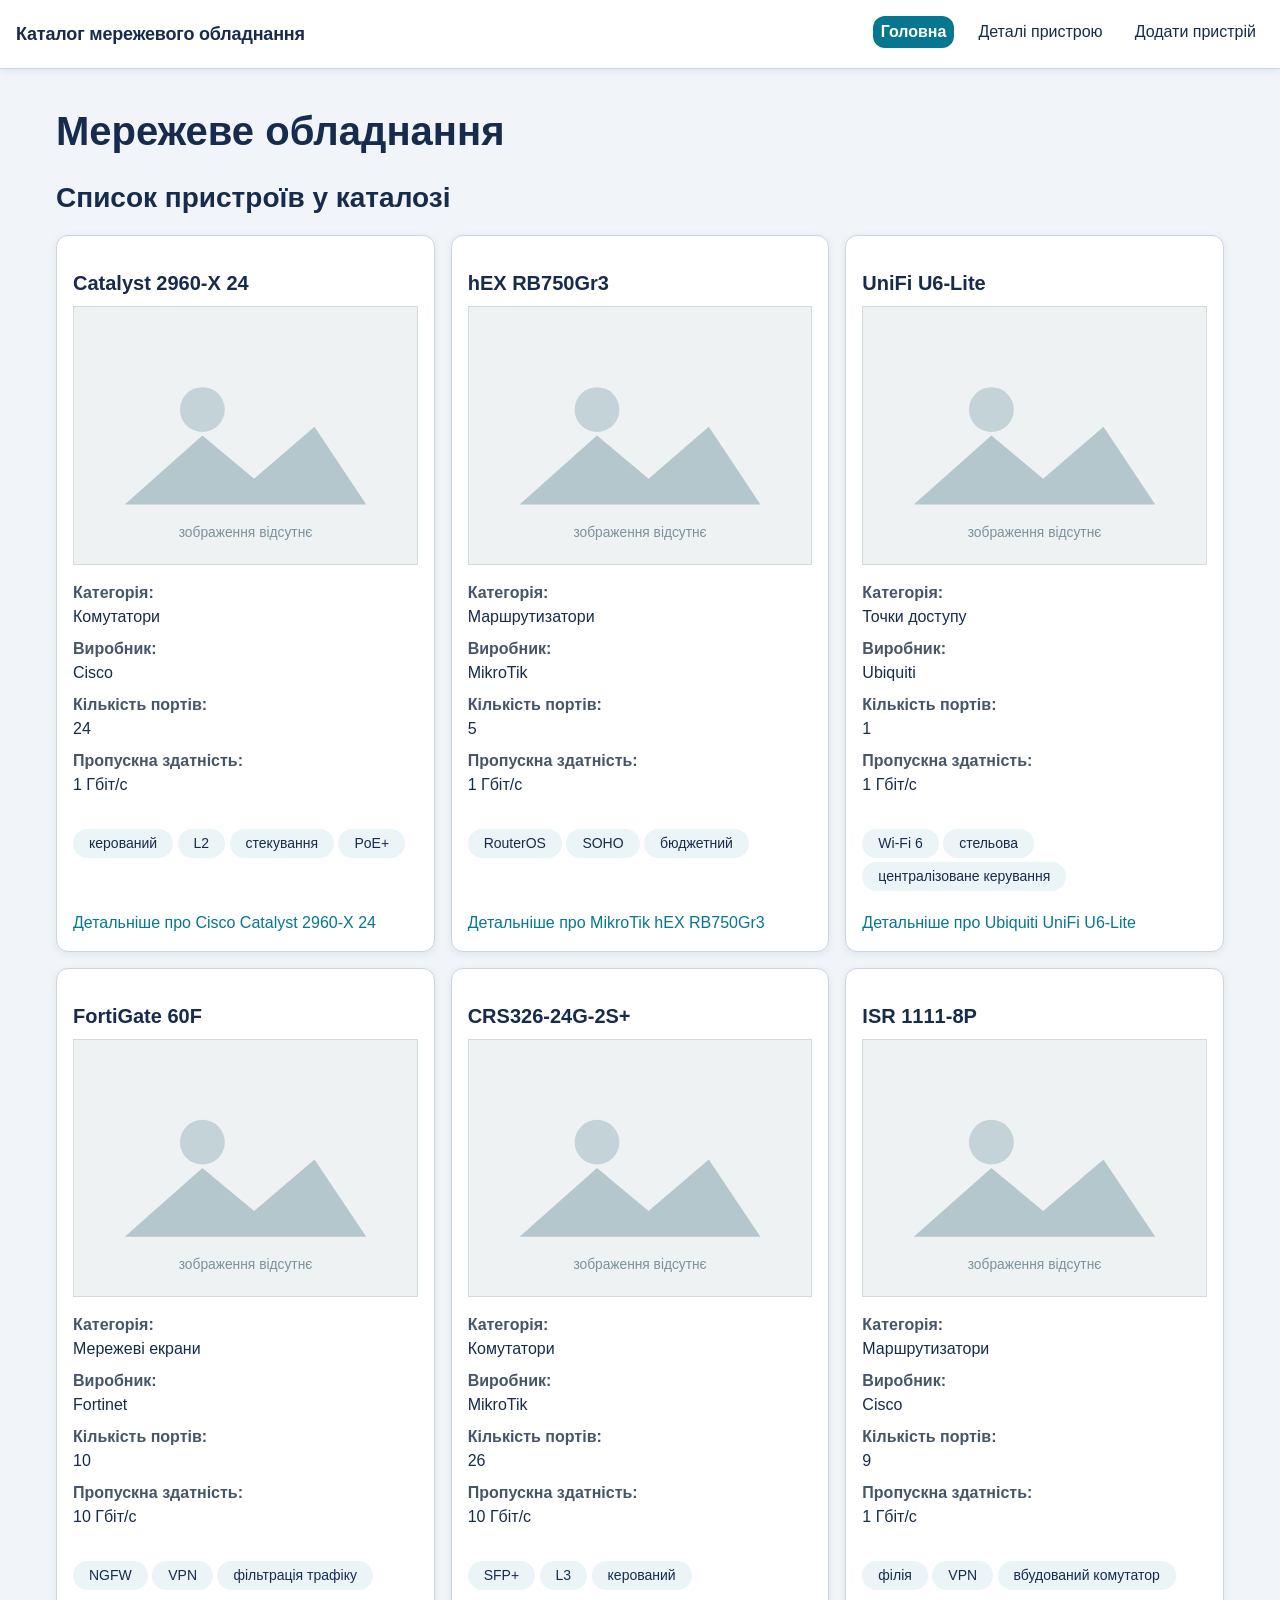
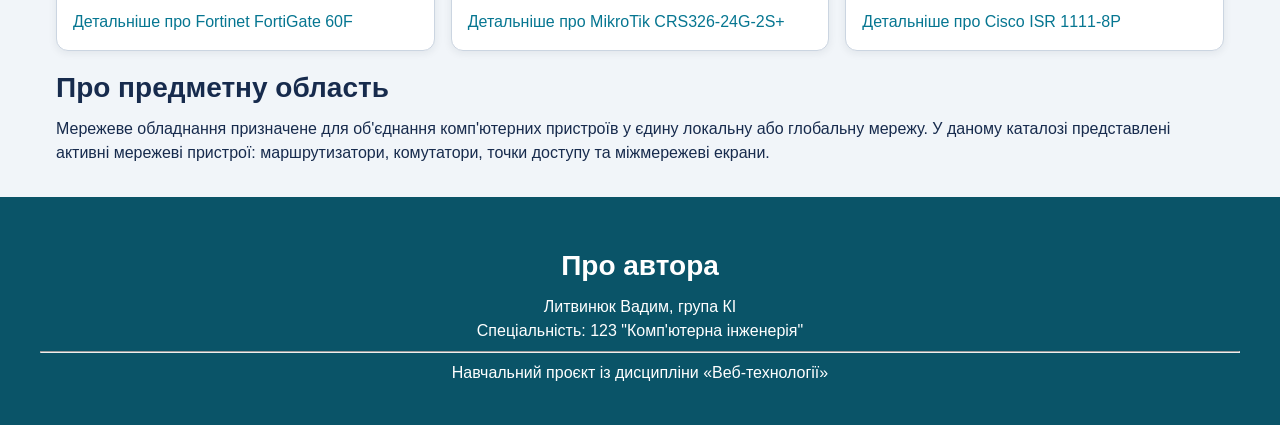
==== commit 90c8d710: "Покращив адаптивне розташування карток каталогу" ====
--- a/index.html
+++ b/index.html
@@ -24,7 +24,7 @@
   <main class="container">
     <h1>Мережеве обладнання</h1>
 
-    <section>
+    <section class="cards">
       <h2>Список пристроїв у каталозі</h2>
 
       <!-- Картка 1 -->
--- a/css/style.css
+++ b/css/style.css
@@ -3,8 +3,8 @@
     /* Кольори */
     --c-text: #172b4d;
     --c-text-muted: #475569;
-    --c-accent: #0891b2;
-    --c-accent-dark: #0e7490;
+    --c-accent: #067691;
+    --c-accent-dark: #0a5468;
     --c-bg: #f1f5f9;
     --c-surface: #ffffff;
     --c-border: #cbd5e1;
@@ -151,8 +151,23 @@
 }
 
 /* ============ 4. Компоненти ============ */
+/* Ряд карток каталогу */
+.cards {
+    display: flex;
+    flex-wrap: wrap;
+    gap: var(--space-md);
+}
+
+.cards > h2 {
+    flex: 0 0 100%;
+    margin: 0;
+}
+
 /* Картка запису */
 .card {
+    flex: 1 1 18.5rem;
+    display: flex;
+    flex-direction: column;
     background-color: var(--c-surface);
     border: 0.0625rem solid var(--c-border);
     border-radius: var(--radius-card);
@@ -161,9 +176,20 @@
     transition: box-shadow 0.2s, transform 0.2s;
 }
 
+.card img {
+    max-width: 100%;
+    height: auto;
+    display: block;
+}
+
 .card:hover {
     box-shadow: var(--shadow-hover);
     transform: translateY(-0.1875rem);
+}
+
+.card > p:last-child {
+    margin-top: auto;
+    margin-bottom: 0;
 }
 
 /* Шапка з навігацією */
@@ -171,17 +197,21 @@
     width: 100%;
     background-color: var(--c-surface);
     border-bottom: 0.0625rem solid var(--c-border);
+    box-shadow: var(--shadow);
     padding: var(--space-md);
-}
-
-.site-header > p,
-.site-header > nav {
-    max-width: 75rem;
-    margin-inline: auto;
+    display: flex;
+    align-items: center;
+    justify-content: space-between;
+    flex-wrap: wrap;
+    gap: var(--space-md);
 }
 
 .site-header > p {
-    font-weight: 700;
+    margin: 0;
+    font-size: 1.125rem;
+    font-weight: 600;
+    letter-spacing: -0.01em;
+    color: var(--c-text);
 }
 
 .site-header nav ul {
@@ -189,11 +219,13 @@
     margin: 0;
     padding: 0;
     display: flex;
+    align-items: center;
     flex-wrap: wrap;
     gap: var(--space-md);
 }
 
 .site-header a {
+    display: inline-block;
     color: var(--c-text);
     text-decoration: none;
     padding: var(--space-mn) var(--space-sm);
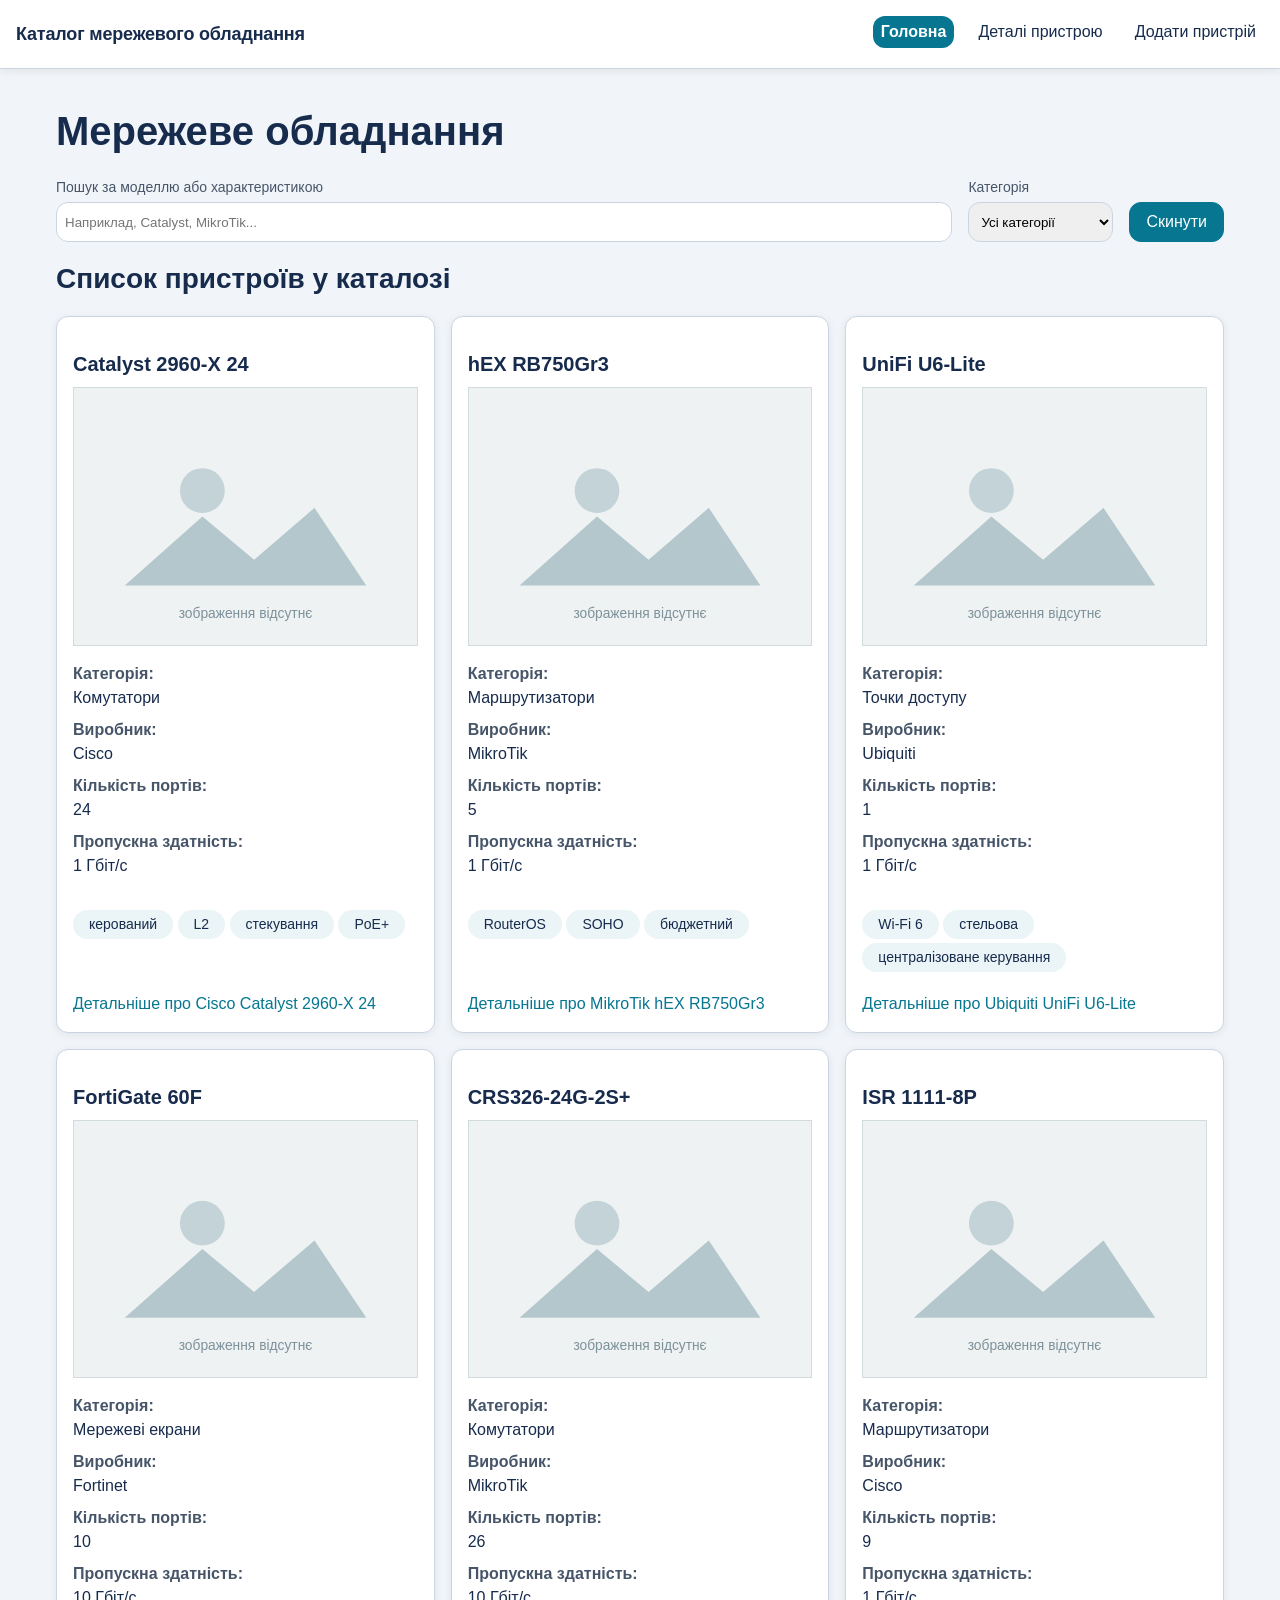
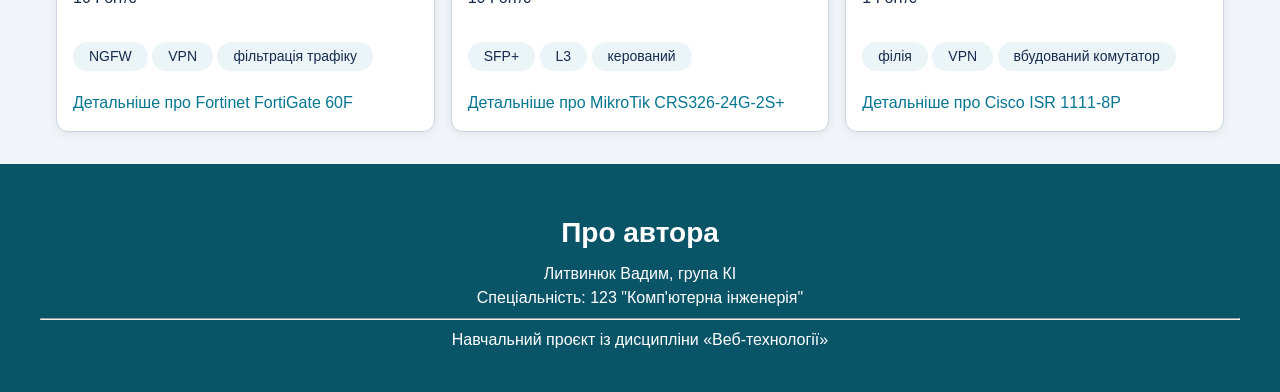
==== commit 80f1412a: "Додав адаптивну панель фільтрів" ====
--- a/index.html
+++ b/index.html
@@ -23,6 +23,26 @@
 
   <main class="container">
     <h1>Мережеве обладнання</h1>
+
+    <aside class="toolbar" aria-label="Фільтри та сортування каталогу">
+      <div class="toolbar-search">
+        <label for="catalog-search">Пошук за моделлю або характеристикою</label>
+        <input id="catalog-search" type="search" placeholder="Наприклад, Catalyst, MikroTik...">
+      </div>
+
+      <div class="toolbar-item">
+        <label for="catalog-category">Категорія</label>
+        <select id="catalog-category">
+          <option value="all">Усі категорії</option>
+          <option value="switches">Комутатори</option>
+          <option value="routers">Маршрутизатори</option>
+          <option value="ap">Точки доступу</option>
+          <option value="firewall">Мережеві екрани</option>
+        </select>
+      </div>
+
+      <button class="button toolbar-reset" type="reset">Скинути</button>
+    </aside>
 
     <section class="cards">
       <h2>Список пристроїв у каталозі</h2>
@@ -160,11 +180,6 @@
         <p><a href="item.html">Детальніше про Cisco ISR 1111-8P</a></p>
       </article>
     </section>
-
-    <aside>
-      <h2>Про предметну область</h2>
-      <p>Мережеве обладнання призначене для об'єднання комп'ютерних пристроїв у єдину локальну або глобальну мережу. У даному каталозі представлені активні мережеві пристрої: маршрутизатори, комутатори, точки доступу та міжмережеві екрани.</p>
-    </aside>
   </main>
 
   <footer class="site-footer">
--- a/css/style.css
+++ b/css/style.css
@@ -319,6 +319,47 @@
     margin-bottom: var(--space-sm);
 }
 
+/* Панель фільтрів або дій */
+.toolbar {
+    display: flex;
+    flex-wrap: wrap;
+    align-items: flex-end;
+    gap: var(--space-sm) var(--space-md);
+    margin-bottom: var(--space-md);
+}
+
+.toolbar-search,
+.toolbar-item {
+    display: flex;
+    flex-direction: column;
+    gap: var(--space-mn);
+}
+
+.toolbar-search {
+    flex: 1 1 14rem;
+    min-width: 0;
+}
+
+.toolbar label {
+    font-size: 0.875rem;
+    color: var(--c-text-muted);
+}
+
+.toolbar input,
+.toolbar select,
+.toolbar .button {
+    min-height: 2.5rem;
+}
+
+.toolbar input,
+.toolbar select {
+    width: 100%;
+}
+
+.toolbar .button {
+    flex: 0 0 auto;
+    white-space: nowrap;
+}
 /* ============ 5. Допоміжні класи ============ */
 /* Приглушений текст для дрібних підписів/метаданих */
 .text-muted {
